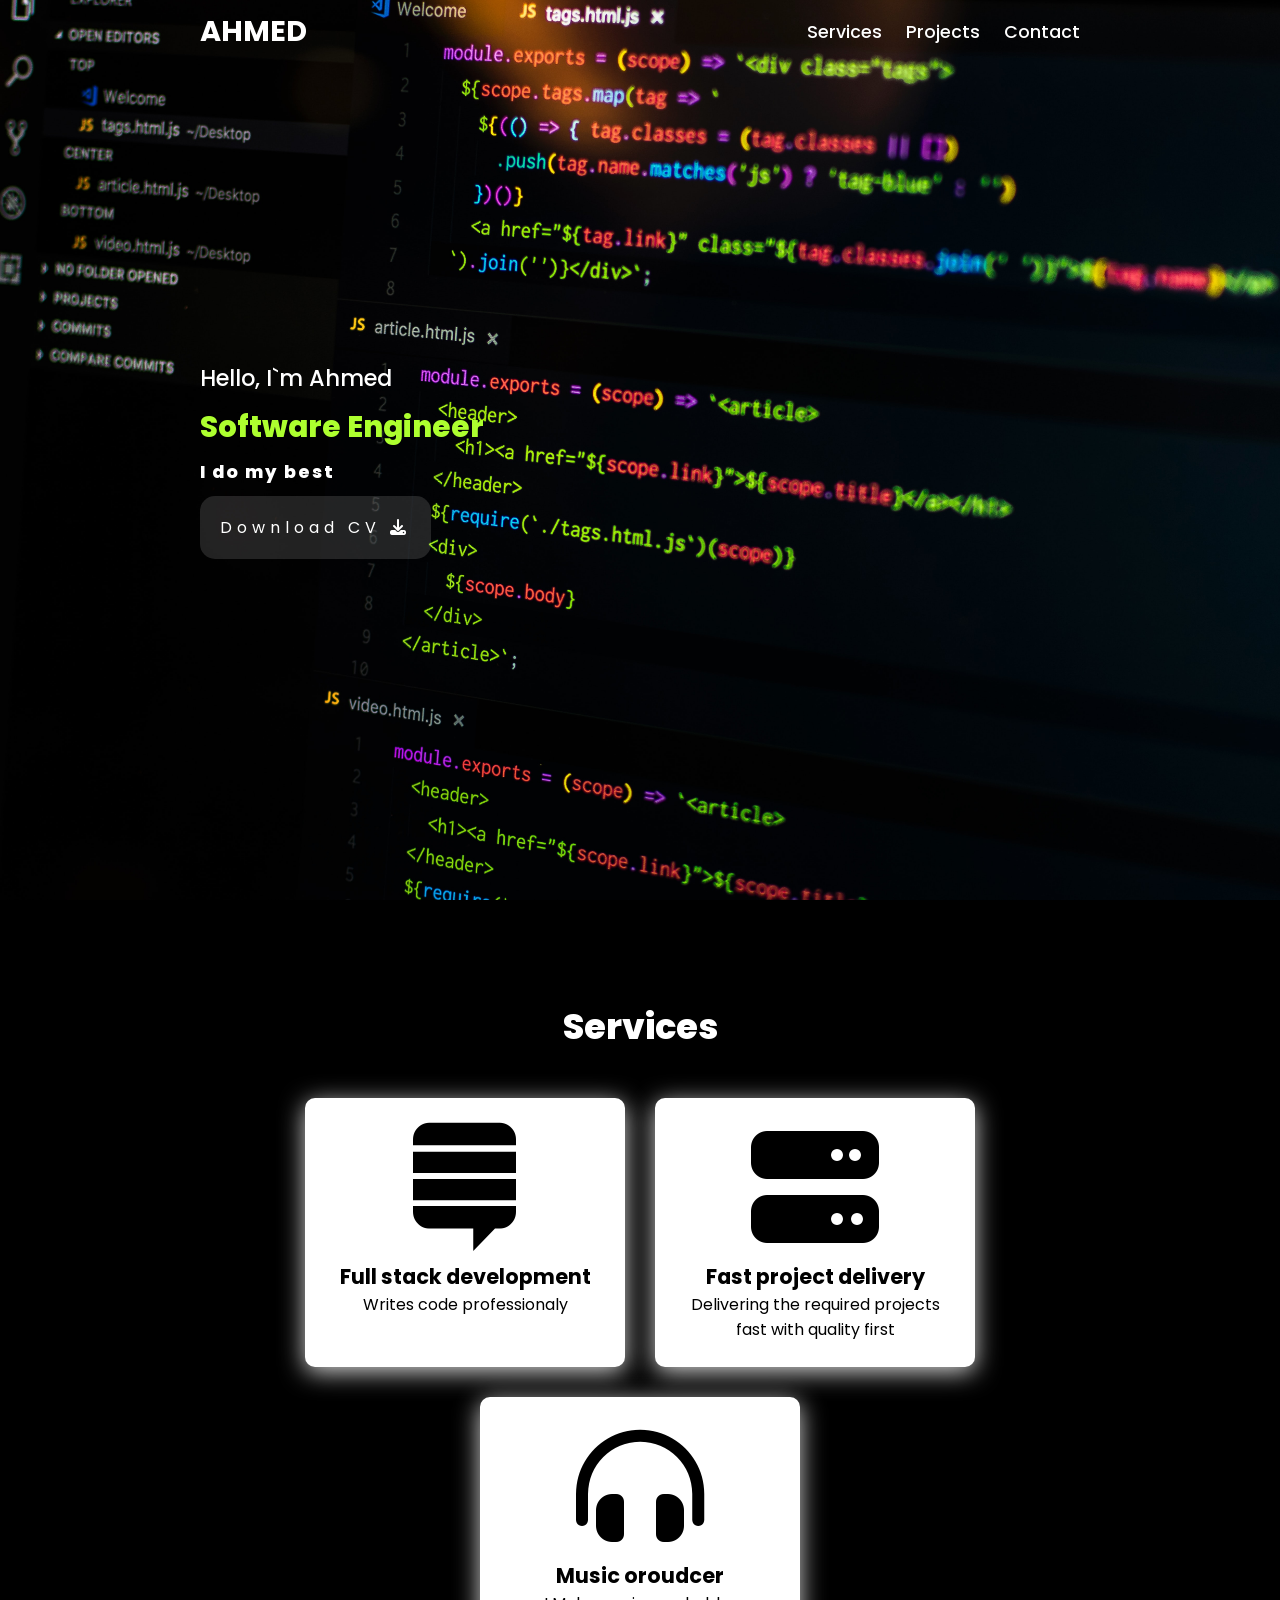
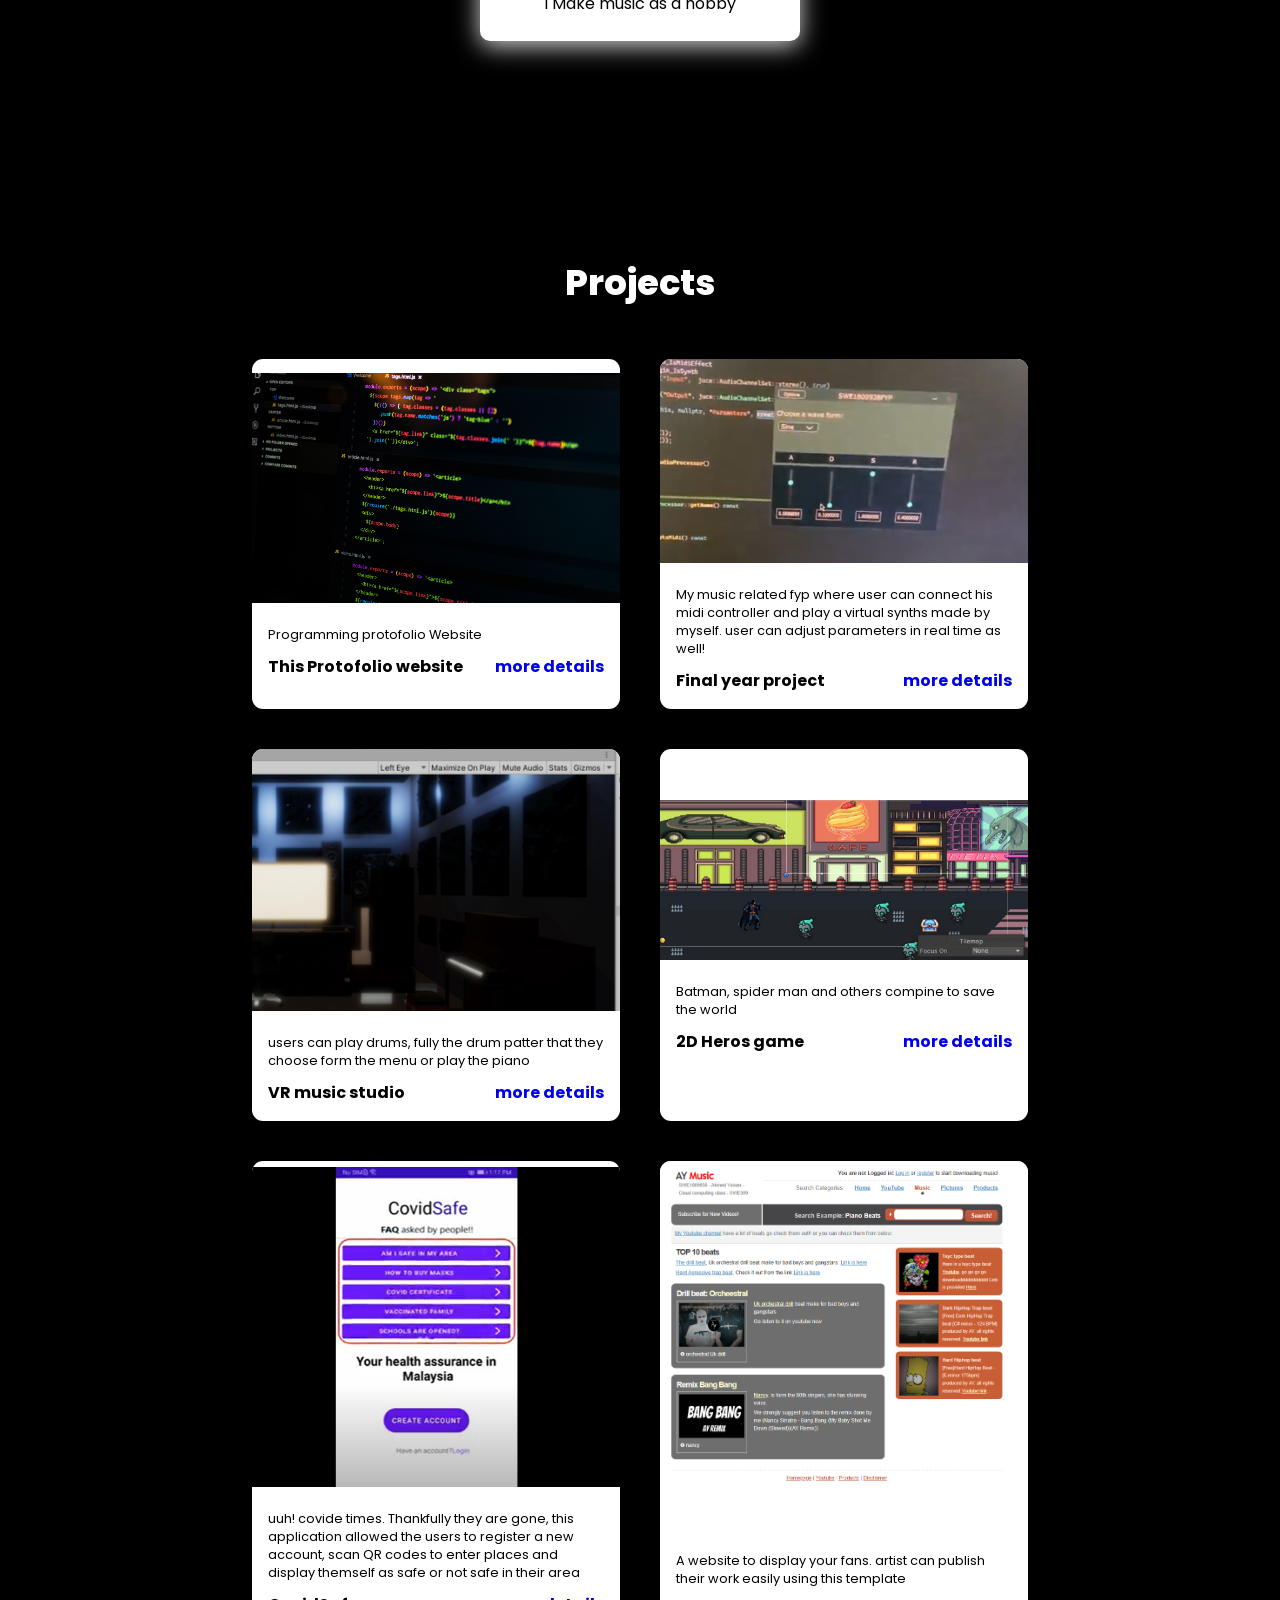
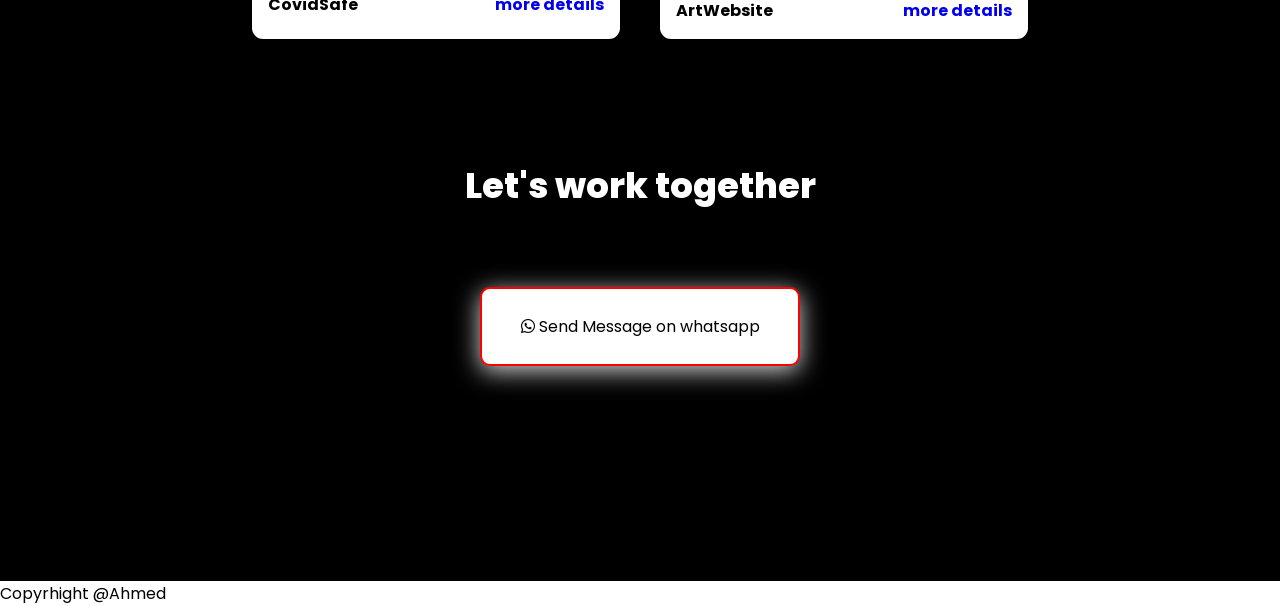
==== index.html @ 851c7a7e "Update index.html" ====
<!DOCTYPE html>
<html lang="en">
<head>
    <meta charset="UTF-8">
    <meta http-equiv="X-UA-Compatible" content="IE=edge">
    <meta name="viewport" content="width=device-width, initial-scale=1.0">
    <link rel="stylesheet" href="style.css">
    <link rel="stylesheet" href="https://cdnjs.cloudflare.com/ajax/libs/font-awesome/6.3.0/css/all.min.css">
    <title>Personal Website</title>
</head>

    
    <header>
        <a href=# class="logo">Ahmed</a>
        <nav class="navigation">
            <a href=#services>Services</a>
            <a href=#projects>Projects</a>
            <a href=#contact>Contact</a>

        </nav>
    </header>

    <section class="main">
        <div>
            <h2>Hello, I`m Ahmed<br><span>Software Engineer</span></h2>
            <h3>I do my best </h3>
            <a href="Ahmed yasser - Resume.pdf" class="main-btn" download="Ahmed yasser - Resume.pdf">Download CV
                <i class="fa-solid fa-download btn-anim"></i>             </a>
            

        </div>
    </section>

    <section class="cards" id="services">
        <h2 class="title">Services</h2>
        <div class="content">
            <div class="card">
                <div class="cardIcon">
                    <i class="fa-brands fa-stack-exchange"></i>                </div>
                    <div class="info">
                        <h3>Full stack development</h3>
                        <p>Writes code professionaly</p>
                    </div>
            </div>

            <div class="card">
                <div class="cardIcon">
                    <i class="fa-solid fa-server"></i>
                </div>
                    <div class="info">
                        <h3>Fast project delivery</h3>
                        <p>Delivering the required projects fast with quality first</p>
                    </div>
            </div>

            <div class="card">
                <div class="cardIcon">
                    <i class="fa-solid fa-headphones-simple"></i>
                </div>
                    <div class="info">
                        <h3>Music oroudcer</h3>
                        <p>I Make music as a hobby</p>
                    </div>
            </div>
        </div>
    </section>

    <section class="projects" id="projects">
        <h2 class="title">Projects</h2>
        <div class="content">

            <div class="project-card">
                <div class="project-image">
                    <img src="BackGround.jpg">
                </div>
                <div class="project-info">
                    <p class="project-category">Programming protofolio Website</p>
                    <strong class="project-title">
                        <span>This Protofolio website</span>
                        <a href="http:#" class="more-details">more details</a>
                    </strong>
                </div>

            </div>

            <div class="project-card">
                <div class="project-image">
                    <img src="IMG/FYP.png">
                </div>
                <div class="project-info">
                    <p class="project-category">My music related fyp where user can connect his midi controller and play a virtual synths made by myself. user can adjust parameters in real time as well! </p>
                    <strong class="project-title">
                        <span>Final year project</span>
                        <a href="https://drive.google.com/drive/folders/1rqsi2SeRUeeP_at5_xHbDwram7DHeT_W?usp=share_link"target="_blank" class="more-details">more details</a>
                    </strong>
                </div>

            </div>

            <div class="project-card">
                <div class="project-image">
                    <img src="IMG/VRGame.png">
                </div>
                <div class="project-info">
                    <p class="project-category">users can play drums, fully the drum patter that they choose form the menu or play the  piano</p>
                    <strong class="project-title">
                        <span>VR music studio</span>
                        <a href="https://drive.google.com/drive/folders/1OXa0RE4GDDlDi6X_IeMIbDLmzFCjL7Xu?usp=share_link"target="_blank" class="more-details">more details</a>
                    </strong>
                </div>

            </div>

            <div class="project-card">
                <div class="project-image">
                    <img src="IMG/2Dgame.png">
                </div>
                <div class="project-info">
                    <p class="project-category">Batman, spider man and others compine to save the world</p>
                    <strong class="project-title">
                        <span>2D Heros game</span>
                        <a href="https://drive.google.com/drive/folders/1-OEfAgu-z-g6xdc0CQ3ok6fuRDBREFfo?usp=share_link"target="_blank" class="more-details">more details</a>
                    </strong>
                </div>

            </div>

            <div class="project-card">
                <div class="project-image">
                    <img src="IMG/CovidSafe.png">
                </div>
                <div class="project-info">
                    <p class="project-category">uuh! covide times. Thankfully they are gone, this application allowed the users to register a new account, scan QR codes to enter places and display themself as safe or not safe in their area</p>
                    <strong class="project-title">
                        <span>CovidSafe</span>
                        <a href="https://drive.google.com/drive/folders/1cDbntL4FCEvNydCVRgD4kpV71ejUoQtm?usp=share_link"target="_blank" class="more-details">more details</a>
                    </strong>
                </div>

            </div>

            <div class="project-card">
                <div class="project-image">
                    <img src="IMG/music main page.png">
                </div>
                <div class="project-info">
                    <p class="project-category">A website to display your fans. artist can publish their work easily using this template</p>
                    <strong class="project-title">
                        <span>ArtWebsite</span>
                        <a href="https://drive.google.com/drive/folders/12lVClJ57OUuYN0IOvg431E7PuKG32VVm?usp=share_link" target="_blank" class="more-details">more details</a>
                    </strong>
                </div>

            </div>

        </div>

        
        <section class="cards contact" id="contact">
            <h2 class="title">Let's work together</h2>

            <div class="content">
                
                <div class="content">
                    <div class="card"  style="border:2px solid red ;">         
                            <div class="info whatsapp ">
                                <i class="fa-brands fa-whatsapp">
                                    <a href="https://api.whatsapp.com/send?phone=601123383045">Send Message on whatsapp</a></i>
                            </div>
                        </div>
                    </div>

        </section>

    </section>

    <footer class="footer">
        <p>Copyrhight @Ahmed</p>

    </footer>
</body>
</html>
---- style.css ----
@import url('https://fonts.googleapis.com/css2?family=Poppins:ital,wght@0,100;0,200;0,300;0,400;0,500;0,600;0,700;0,800;0,900;1,100;1,200;1,300;1,400;1,500;1,600;1,700;1,800;1,900&display=swap');


*{
    font-family: 'Poppins', sans-serif;
    margin: 0;
    padding: 0;
    box-sizing: border-box;
    scroll-behavior: smooth;
}

header {

    width: 100%;
    position: fixed; 
    z-index: 1000;
    display: flex;
    justify-content: space-between;
    align-items: center;
    padding: 10px 200px;

}

.logo{
    text-decoration: none;
    color: white;
    text-transform: uppercase;
    font-weight: 700;
    font-size: 1.8em;
}

.navigation a{
    color: white;
    text-decoration: none;
    font-weight: 500;
    font-size: 1.1em;
    padding-left:20px  ;
}

.navigation a:hover{
    color: rgba(255, 255, 255,0.8);
}

header a {
 color: white;
}

section{
    padding: 100px 200px;
}

.main{
    width: 100%;
    min-height: 100vh;
    display: flex;
    align-items: center;
    color: white;
    background: url(BackGround.jpg) no-repeat;
    background-size: cover;
    background-position: left;
    background-attachment: fixed;
}   

.main h2{
    color: white;
    font-size: 1.4em;
    font-weight: 500;
}
.main h2 span{
    display: inline-block;
    margin-top: 10px;
    color: greenyellow;
    font-size: 1.3em;
    font-weight: 800;
}

.main h3 {
    color: white;
    margin-top: 10px;
    margin-bottom: 30px;
    letter-spacing: 2px;
    font-size: 1.1em;
    font-weight: 800;
}
.main-btn{

    background-color: rgba(255, 255, 255,0.13);
    color: white;
    text-decoration: none;
    letter-spacing: 5px;
    padding: 20px;
    border-radius: 15px;
    transition: 0.7 ease;
    
}
.main-btn:hover {
    background-color: rgba(255, 255, 255, 0.055);
}


.cards{
    background-color: black;
}

.title{
    display: flex;
    justify-content: center;
    color: white;
    font-size: 2.2em;
    font-weight: 800;
    margin-bottom: 30px;
}


.content{
    display: flex;
    color: black;
    justify-content: center;
    flex-direction: row;
    flex-wrap: wrap;
}

.card{
    margin: 15px;
    padding: 25px;
    width: 20em;
    background-color: white;
    box-shadow: 0 5px 25px rgb(214, 214, 214);
    border-radius: 10px;
    transition: 0.7s ease;


}



.card:hover{
    transform: scale(1.1);

}

.cardIcon{
    display: flex;
    justify-content: center;
    font-size: 8em;
}
.info{
    text-align: center;
}

.info h3{
    font-size: 1.3em;
    margin-top: 10px;
}

.projects{
    background-color: black;
}

.projects .content{
    margin-top: 30px;
}

.project-card{
    background-color: white;
    display: flex;
    flex-direction: column;
    justify-content: center;
    border: 1px;
    min-height: 14em;
    width: 23em;
    overflow: hidden;
    border-radius: 11px;
    margin: 20px;
    transition: 0.7s ease ;

}

.project-card:hover{
    transform: scale(1.1) ;
}

.project-card:hover .project-image{
    opacity: 0.9;
}

.project-image img {
    width: 100%;
}


.project-info{
    padding: 1em;
}

.project-category{
    font-size: 0.8em;

}

.project-title{
    display: flex;
    justify-content: space-between;
    font-weight: 800px;
    margin-top: 10px;
}

.more-details{
    text-decoration: none;
}

.more-details:hover{
    color: black;
}

.contact-form{
    display: flex;
    flex-direction: column;
    align-items: center;
    align-content: center;
    border: 2px solid red;
    background-color: white;
      
}

.contact-form a{
text-decoration: none;
color: black ;

}


.contact-form a:hover{
    color: green;
    
    }

    .whatsapp a{
        text-decoration: none;
        color: black;

    }
    .whatsapp i:hover{
       color: green;

    }
    .whatsapp a:hover{
        color: green;

    }
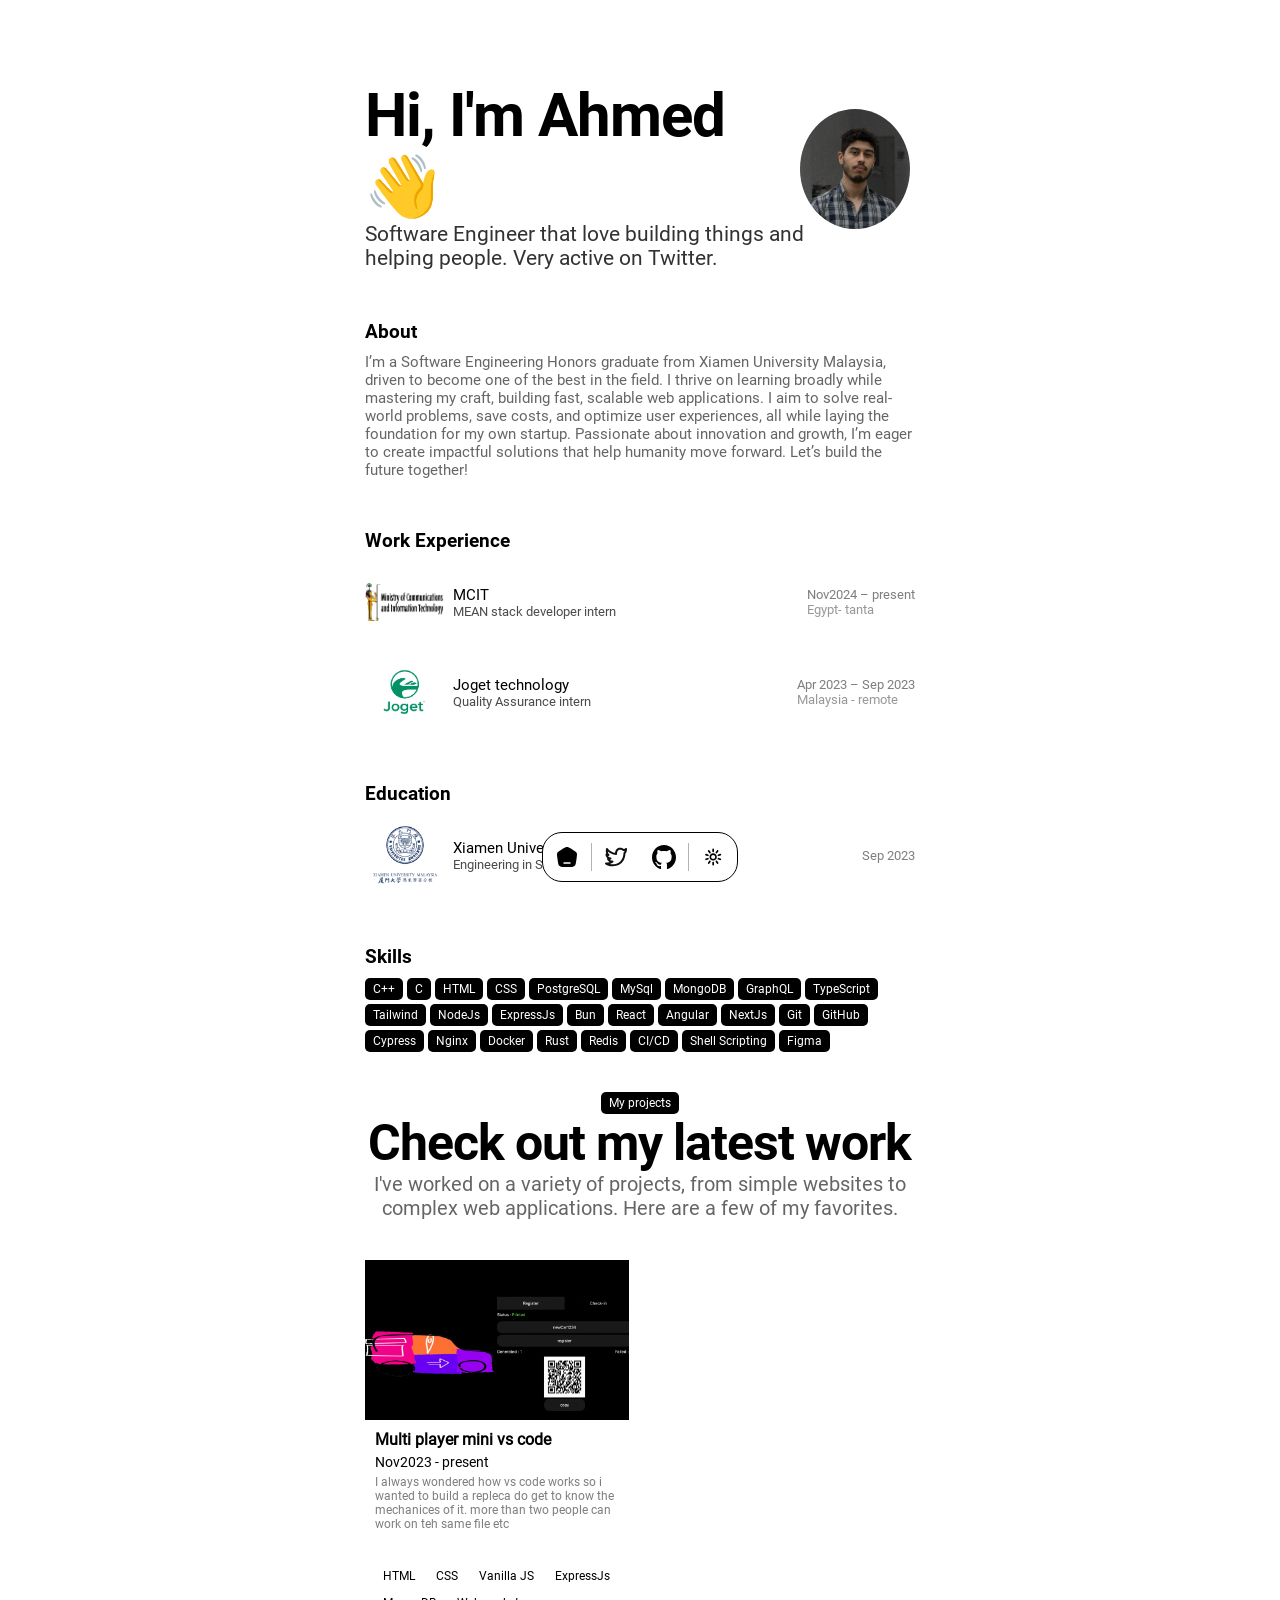
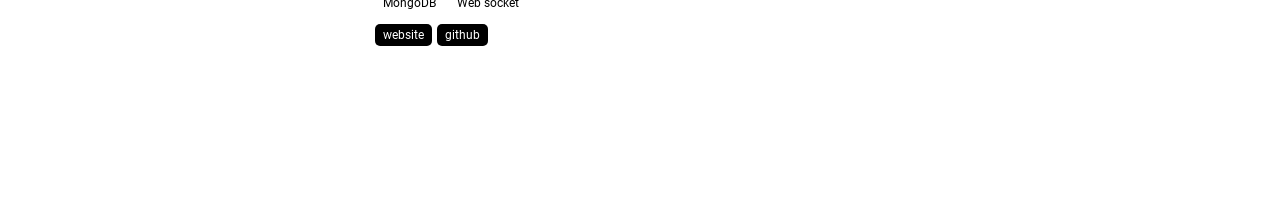
==== commit b6331b34: "to github" ====
--- a/index.html
+++ b/index.html
@@ -1,183 +1,279 @@
-<!DOCTYPE html>
-<html lang="en">
-<head>
-    <meta charset="UTF-8">
-    <meta http-equiv="X-UA-Compatible" content="IE=edge">
-    <meta name="viewport" content="width=device-width, initial-scale=1.0">
-    <link rel="stylesheet" href="style.css">
-    <link rel="stylesheet" href="https://cdnjs.cloudflare.com/ajax/libs/font-awesome/6.3.0/css/all.min.css">
-    <title>Personal Website</title>
-</head>
-
-    
-    <header>
-        <a href=# class="logo">Ahmed</a>
-        <nav class="navigation">
-            <a href=#services>Services</a>
-            <a href=#projects>Projects</a>
-            <a href=#contact>Contact</a>
-
-        </nav>
-    </header>
-
-    <section class="main">
-        <div>
-            <h2>Hello, I`m Ahmed<br><span>Software Engineer</span></h2>
-            <h3>I do my best </h3>
-            <a href="Ahmed yasser - Resume.pdf" class="main-btn" download="Ahmed yasser - Resume.pdf">Download CV
-                <i class="fa-solid fa-download btn-anim"></i>             </a>
-            
-
-        </div>
-    </section>
-
-    <section class="cards" id="services">
-        <h2 class="title">Services</h2>
-        <div class="content">
-            <div class="card">
-                <div class="cardIcon">
-                    <i class="fa-brands fa-stack-exchange"></i>                </div>
-                    <div class="info">
-                        <h3>Full stack development</h3>
-                        <p>Writes code professionaly</p>
-                    </div>
-            </div>
-
-            <div class="card">
-                <div class="cardIcon">
-                    <i class="fa-solid fa-server"></i>
-                </div>
-                    <div class="info">
-                        <h3>Fast project delivery</h3>
-                        <p>Delivering the required projects fast with quality first</p>
-                    </div>
-            </div>
-
-            <div class="card">
-                <div class="cardIcon">
-                    <i class="fa-solid fa-headphones-simple"></i>
-                </div>
-                    <div class="info">
-                        <h3>Music oroudcer</h3>
-                        <p>I Make music as a hobby</p>
-                    </div>
-            </div>
-        </div>
-    </section>
-
-    <section class="projects" id="projects">
-        <h2 class="title">Projects</h2>
-        <div class="content">
-
-            <div class="project-card">
-                <div class="project-image">
-                    <img src="BackGround.jpg">
-                </div>
-                <div class="project-info">
-                    <p class="project-category">Programming protofolio Website</p>
-                    <strong class="project-title">
-                        <span>This Protofolio website</span>
-                        <a href="http:#" class="more-details">more details</a>
-                    </strong>
-                </div>
-
-            </div>
-
-            <div class="project-card">
-                <div class="project-image">
-                    <img src="IMG/FYP.png">
-                </div>
-                <div class="project-info">
-                    <p class="project-category">My music related fyp where user can connect his midi controller and play a virtual synths made by myself. user can adjust parameters in real time as well! </p>
-                    <strong class="project-title">
-                        <span>Final year project</span>
-                        <a href="https://drive.google.com/drive/folders/1rqsi2SeRUeeP_at5_xHbDwram7DHeT_W?usp=share_link"target="_blank" class="more-details">more details</a>
-                    </strong>
-                </div>
-
-            </div>
-
-            <div class="project-card">
-                <div class="project-image">
-                    <img src="IMG/VRGame.png">
-                </div>
-                <div class="project-info">
-                    <p class="project-category">users can play drums, fully the drum patter that they choose form the menu or play the  piano</p>
-                    <strong class="project-title">
-                        <span>VR music studio</span>
-                        <a href="https://drive.google.com/drive/folders/1OXa0RE4GDDlDi6X_IeMIbDLmzFCjL7Xu?usp=share_link"target="_blank" class="more-details">more details</a>
-                    </strong>
-                </div>
-
-            </div>
-
-            <div class="project-card">
-                <div class="project-image">
-                    <img src="IMG/2Dgame.png">
-                </div>
-                <div class="project-info">
-                    <p class="project-category">Batman, spider man and others compine to save the world</p>
-                    <strong class="project-title">
-                        <span>2D Heros game</span>
-                        <a href="https://drive.google.com/drive/folders/1-OEfAgu-z-g6xdc0CQ3ok6fuRDBREFfo?usp=share_link"target="_blank" class="more-details">more details</a>
-                    </strong>
-                </div>
-
-            </div>
-
-            <div class="project-card">
-                <div class="project-image">
-                    <img src="IMG/CovidSafe.png">
-                </div>
-                <div class="project-info">
-                    <p class="project-category">uuh! covide times. Thankfully they are gone, this application allowed the users to register a new account, scan QR codes to enter places and display themself as safe or not safe in their area</p>
-                    <strong class="project-title">
-                        <span>CovidSafe</span>
-                        <a href="https://drive.google.com/drive/folders/1cDbntL4FCEvNydCVRgD4kpV71ejUoQtm?usp=share_link"target="_blank" class="more-details">more details</a>
-                    </strong>
-                </div>
-
-            </div>
-
-            <div class="project-card">
-                <div class="project-image">
-                    <img src="IMG/music main page.png">
-                </div>
-                <div class="project-info">
-                    <p class="project-category">A website to display your fans. artist can publish their work easily using this template</p>
-                    <strong class="project-title">
-                        <span>ArtWebsite</span>
-                        <a href="https://drive.google.com/drive/folders/12lVClJ57OUuYN0IOvg431E7PuKG32VVm?usp=share_link" target="_blank" class="more-details">more details</a>
-                    </strong>
-                </div>
-
-            </div>
-
-        </div>
-
-        
-        <section class="cards contact" id="contact">
-            <h2 class="title">Let's work together</h2>
-
-            <div class="content">
-                
-                <div class="content">
-                    <div class="card"  style="border:2px solid red ;">         
-                            <div class="info whatsapp ">
-                                <i class="fa-brands fa-whatsapp">
-                                    <a href="https://api.whatsapp.com/send?phone=601123383045">Send Message on whatsapp</a></i>
-                            </div>
-                        </div>
-                    </div>
-
-        </section>
-
-    </section>
-
-    <footer class="footer">
-        <p>Copyrhight @Ahmed</p>
-
-    </footer>
-</body>
-</html>
-
+<!DOCTYPE html>
+<html lang="en">
+  <head>
+    <meta charset="UTF-8" />
+    <meta
+      name="viewport"
+      content="width=device-width, initial-scale=1.0"
+    />
+    <link
+      rel="stylesheet"
+      type="text/css"
+      href="./style.css"
+    />
+    <script
+      type="module"
+      src="./main.js"
+    ></script>
+    <title>Ahmed Yasser</title>
+  </head>
+  <body>
+    <section
+      style="margin-top: 80px"
+      class="flexRow alignCenter"
+    >
+      <div style="width: 80%">
+        <h1>Hi, I'm Ahmed 👋</h1>
+        <p class="sup">
+          Software Engineer that love building things and helping people. Very
+          active on Twitter.
+        </p>
+      </div>
+
+      <div
+        id="myself"
+        style="
+          width: 20%;
+          height: 120px;
+          transform: translateX(-5px) translateY(-6px);
+        "
+      >
+        <img
+          style="border-radius: 50%"
+          src="./imgs/me.jpg"
+          alt="img of myself"
+        />
+      </div>
+    </section>
+
+    <section>
+      <h2>About</h2>
+      <p class="about">
+        I’m a Software Engineering Honors graduate from Xiamen University
+        Malaysia, driven to become one of the best in the field. I thrive on
+        learning broadly while mastering my craft, building fast, scalable web
+        applications. I aim to solve real-world problems, save costs, and
+        optimize user experiences, all while laying the foundation for my own
+        startup. Passionate about innovation and growth, I’m eager to create
+        impactful solutions that help humanity move forward. Let’s build the
+        future together!
+      </p>
+    </section>
+    <section>
+      <h2>Work Experience</h2>
+      <a
+        class="flexCol hoverWork hover"
+        href=" https://mcit.gov.eg"
+        target="_blank"
+        style="margin-bottom: 10px"
+      >
+        <div class="workExp">
+          <div class="flexRow">
+            <div class="workImg">
+              <img
+                src="./imgs/mcit.jpg"
+                alt=""
+                style="background-color: white"
+              />
+            </div>
+            <div class="middleV">
+              <h3 id="showToggleLeft">MCIT</h3>
+              <h4>MEAN stack developer intern</h4>
+            </div>
+          </div>
+          <div class="middleV">
+            <h4 class="opacity5">Nov2024 – present</h4>
+            <h4 class="opacity4">Egypt- tanta</h4>
+          </div>
+        </div>
+      </a>
+      <a
+        class="flexCol hoverWork hover"
+        href="https://joget.com/"
+        target="_blank"
+      >
+        <div class="workExp">
+          <div class="flexRow">
+            <div class="workImg">
+              <img
+                src="./imgs/joget.jpg"
+                alt=""
+              />
+            </div>
+            <div class="middleV">
+              <h3 id="showToggleLeft">Joget technology</h3>
+              <h4>Quality Assurance intern</h4>
+            </div>
+          </div>
+          <div class="middleV">
+            <h4 class="opacity5">Apr 2023 – Sep 2023</h4>
+            <h4 class="opacity4">Malaysia - remote</h4>
+          </div>
+        </div>
+      </a>
+    </section>
+    <section>
+      <h2>Education</h2>
+      <a
+        class="flexCol hoverWork hover"
+        href="https://www.xmu.edu.my"
+        target="_blank"
+      >
+        <div class="workExp">
+          <div class="flexRow">
+            <div class="workImg">
+              <img
+                src="./imgs/xmum.png.avif"
+                alt=""
+                style="background-color: white"
+              />
+            </div>
+            <div class="middleV">
+              <h3 id="showToggleLeft">Xiamen University Malaysia</h3>
+              <h4>Engineering in Software Engineering (Honors)</h4>
+            </div>
+          </div>
+          <h4 class="opacity5">Sep 2023</h4>
+        </div>
+      </a>
+    </section>
+    <section>
+      <h2>Skills</h2>
+      <div
+        class="flexRow"
+        style="gap: 4px; flex-wrap: wrap"
+        id="skills"
+      >
+        <div class="languageBlack hover">C++</div>
+        <div class="languageBlack hover">C</div>
+        <div class="languageBlack hover">HTML</div>
+        <div class="languageBlack hover">CSS</div>
+        <div class="languageBlack hover">PostgreSQL</div>
+        <div class="languageBlack hover">MySql</div>
+        <div class="languageBlack hover">MongoDB</div>
+        <div class="languageBlack hover">GraphQL</div>
+        <div class="languageBlack hover">TypeScript</div>
+        <div class="languageBlack hover">Tailwind</div>
+        <div class="languageBlack hover">NodeJs</div>
+        <div class="languageBlack hover">ExpressJs</div>
+        <div class="languageBlack hover">Bun</div>
+        <div class="languageBlack hover">React</div>
+        <div class="languageBlack hover">Angular</div>
+        <div class="languageBlack hover">NextJs</div>
+        <div class="languageBlack hover">Git</div>
+        <div class="languageBlack hover">GitHub</div>
+        <div class="languageBlack hover">Cypress</div>
+        <div class="languageBlack hover">Nginx</div>
+        <div class="languageBlack hover">Docker</div>
+        <div class="languageBlack hover">Rust</div>
+        <div class="languageBlack hover">Redis</div>
+        <div class="languageBlack hover">CI/CD</div>
+        <div class="languageBlack hover">Shell Scripting</div>
+        <div class="languageBlack hover">Figma</div>
+      </div>
+    </section>
+    <section>
+      <div
+        class="flexCol alignCenter"
+        style="width: 100%"
+      >
+        <div class="languageBlack">My projects</div>
+        <h1 style="text-align: center; font-size: 50px">
+          Check out my latest work
+        </h1>
+        <h3
+          style="text-align: center; font-size: 20px"
+          class="about"
+        >
+          I've worked on a variety of projects, from simple websites to complex
+          web applications. Here are a few of my favorites.
+        </h3>
+        <section
+          id="projects"
+          class="flexRow"
+          style="
+            flex-wrap: wrap;
+            width: 100%;
+            margin-top: 40px;
+            gap: 2%;
+            justify-content: space-between;
+          "
+        >
+          <div class="card flexCol">
+            <div style="width: 100%; height: 160px">
+              <img
+                src="./imgs/parking.gif"
+                alt="parkingSystem"
+              />
+            </div>
+            <div class="cardText">
+              <div>
+                <p class="projectName">Multi player mini vs code</p>
+                <p class="projectDate">Nov2023 - present</p>
+                <p class="projectDetails">
+                  I always wondered how vs code works so i wanted to build a
+                  repleca do get to know the mechanices of it. more than two
+                  people can work on teh same file etc
+                </p>
+              </div>
+              <div>
+                <div
+                  class="flexRow"
+                  style="gap: 5px; margin: 10px 0; flex-wrap: wrap"
+                >
+                  <div class="languageGrey">HTML</div>
+                  <div class="languageGrey">CSS</div>
+                  <div class="languageGrey">Vanilla JS</div>
+                  <div class="languageGrey">ExpressJs</div>
+                  <div class="languageGrey">MongoDB</div>
+                  <div class="languageGrey">Web socket</div>
+                </div>
+                <div class="flexRow">
+                  <div
+                    class="languageBlack"
+                    style="margin-right: 5px"
+                  >
+                    website
+                  </div>
+                  <div class="languageBlack">github</div>
+                </div>
+              </div>
+            </div>
+          </div>
+        </section>
+      </div>
+    </section>
+    <nav id="nav">
+      <button class="hover">
+        <img
+          src="./svg/homeLight.svg"
+          alt=""
+        />
+      </button>
+      <div class="ruler"></div>
+      <button class="hover">
+        <img
+          src="./svg/twitterLight.svg"
+          alt=""
+        />
+      </button>
+      <button class="hover">
+        <img
+          src="./svg/gitHubLight.svg"
+          alt=""
+        />
+      </button>
+      <div class="ruler"></div>
+      <button
+        class="hover"
+        id="changeTheme"
+      >
+        <img
+          src="./svg/lightLight.svg"
+          alt=""
+        />
+      </button>
+    </nav>
+    <div id="fade"></div>
+  </body>
+</html>
--- a/style.css
+++ b/style.css
@@ -1,250 +1,296 @@
-@import url('https://fonts.googleapis.com/css2?family=Poppins:ital,wght@0,100;0,200;0,300;0,400;0,500;0,600;0,700;0,800;0,900;1,100;1,200;1,300;1,400;1,500;1,600;1,700;1,800;1,900&display=swap');
-
-
-*{
-    font-family: 'Poppins', sans-serif;
-    margin: 0;
-    padding: 0;
-    box-sizing: border-box;
-    scroll-behavior: smooth;
-}
-
-header {
-
-    width: 100%;
-    position: fixed; 
-    z-index: 1000;
-    display: flex;
-    justify-content: space-between;
-    align-items: center;
-    padding: 10px 200px;
-
-}
-
-.logo{
-    text-decoration: none;
-    color: white;
-    text-transform: uppercase;
-    font-weight: 700;
-    font-size: 1.8em;
-}
-
-.navigation a{
-    color: white;
-    text-decoration: none;
-    font-weight: 500;
-    font-size: 1.1em;
-    padding-left:20px  ;
-}
-
-.navigation a:hover{
-    color: rgba(255, 255, 255,0.8);
-}
-
-header a {
- color: white;
-}
-
-section{
-    padding: 100px 200px;
-}
-
-.main{
-    width: 100%;
-    min-height: 100vh;
-    display: flex;
-    align-items: center;
-    color: white;
-    background: url(BackGround.jpg) no-repeat;
-    background-size: cover;
-    background-position: left;
-    background-attachment: fixed;
-}   
-
-.main h2{
-    color: white;
-    font-size: 1.4em;
-    font-weight: 500;
-}
-.main h2 span{
-    display: inline-block;
-    margin-top: 10px;
-    color: greenyellow;
-    font-size: 1.3em;
-    font-weight: 800;
-}
-
-.main h3 {
-    color: white;
-    margin-top: 10px;
-    margin-bottom: 30px;
-    letter-spacing: 2px;
-    font-size: 1.1em;
-    font-weight: 800;
-}
-.main-btn{
-
-    background-color: rgba(255, 255, 255,0.13);
-    color: white;
-    text-decoration: none;
-    letter-spacing: 5px;
-    padding: 20px;
-    border-radius: 15px;
-    transition: 0.7 ease;
-    
-}
-.main-btn:hover {
-    background-color: rgba(255, 255, 255, 0.055);
-}
-
-
-.cards{
-    background-color: black;
-}
-
-.title{
-    display: flex;
-    justify-content: center;
-    color: white;
-    font-size: 2.2em;
-    font-weight: 800;
-    margin-bottom: 30px;
-}
-
-
-.content{
-    display: flex;
-    color: black;
-    justify-content: center;
-    flex-direction: row;
-    flex-wrap: wrap;
-}
-
-.card{
-    margin: 15px;
-    padding: 25px;
-    width: 20em;
-    background-color: white;
-    box-shadow: 0 5px 25px rgb(214, 214, 214);
-    border-radius: 10px;
-    transition: 0.7s ease;
-
-
-}
-
-
-
-.card:hover{
-    transform: scale(1.1);
-
-}
-
-.cardIcon{
-    display: flex;
-    justify-content: center;
-    font-size: 8em;
-}
-.info{
-    text-align: center;
-}
-
-.info h3{
-    font-size: 1.3em;
-    margin-top: 10px;
-}
-
-.projects{
-    background-color: black;
-}
-
-.projects .content{
-    margin-top: 30px;
-}
-
-.project-card{
-    background-color: white;
-    display: flex;
-    flex-direction: column;
-    justify-content: center;
-    border: 1px;
-    min-height: 14em;
-    width: 23em;
-    overflow: hidden;
-    border-radius: 11px;
-    margin: 20px;
-    transition: 0.7s ease ;
-
-}
-
-.project-card:hover{
-    transform: scale(1.1) ;
-}
-
-.project-card:hover .project-image{
-    opacity: 0.9;
-}
-
-.project-image img {
-    width: 100%;
-}
-
-
-.project-info{
-    padding: 1em;
-}
-
-.project-category{
-    font-size: 0.8em;
-
-}
-
-.project-title{
-    display: flex;
-    justify-content: space-between;
-    font-weight: 800px;
-    margin-top: 10px;
-}
-
-.more-details{
-    text-decoration: none;
-}
-
-.more-details:hover{
-    color: black;
-}
-
-.contact-form{
-    display: flex;
-    flex-direction: column;
-    align-items: center;
-    align-content: center;
-    border: 2px solid red;
-    background-color: white;
-      
-}
-
-.contact-form a{
-text-decoration: none;
-color: black ;
-
-}
-
-
-.contact-form a:hover{
-    color: green;
-    
-    }
-
-    .whatsapp a{
-        text-decoration: none;
-        color: black;
-
-    }
-    .whatsapp i:hover{
-       color: green;
-
-    }
-    .whatsapp a:hover{
-        color: green;
-
-    }+@font-face {
+  font-family: Roboto;
+  src: url(./fonts/Roboto-Regular.ttf);
+}
+@font-face {
+  font-family: RobotoBold;
+  src: url(./fonts/Roboto-Bold.ttf);
+}
+a {
+  text-decoration: none;
+  color: inherit;
+}
+* {
+  padding: 0;
+  margin: 0;
+  box-sizing: border-box;
+  font-family: Roboto, sans-serif;
+}
+
+body {
+  user-select: none; /* Prevent text selection */
+  cursor: default;
+  height: fit-content;
+  width: 100vw;
+  display: flex;
+  flex-direction: column;
+  align-items: center;
+  margin-bottom: 100px;
+}
+
+.about {
+  opacity: 0.6;
+  font-size: 15px;
+  line-height: 1.4 rem;
+}
+
+.hidden {
+  opacity: 0;
+
+  transition: opacity 0.5s ease, visibility 0.5s ease; /* Transition for opacity and visibility */
+}
+
+.visible :hover {
+  opacity: 1;
+  visibility: visible;
+}
+.ruler {
+  content: "";
+  width: 1px;
+  height: 60%;
+  opacity: 0.3;
+  background-color: #000000;
+}
+
+h1,
+h2 {
+  font-family: RobotoBold;
+}
+h3,
+h4 {
+  font-family: Roboto;
+}
+h1 {
+  font-size: 60px;
+  letter-spacing: -1px;
+}
+h2 {
+  font-size: 19px;
+  font-weight: 100;
+}
+h3 {
+  font-size: 15px;
+  font-weight: 100;
+}
+h4 {
+  font-size: 13px;
+  font-weight: 100;
+  opacity: 0.7;
+}
+
+.marginH * {
+  margin: 5px 0;
+}
+.cardText {
+  display: flex;
+  flex-direction: column;
+  justify-content: space-between;
+  padding: 10px;
+}
+.projectName {
+  font-weight: bold;
+}
+
+.languageBlack,
+.languageGrey {
+  padding: 4px 8px;
+  border-radius: 5px;
+  width: fit-content;
+  font-size: 12px;
+}
+.languageBlack:hover {
+  opacity: 0.8;
+  cursor: pointer;
+}
+.languageGrey:hover {
+  background-color: rgba(205, 205, 205, 0.5);
+  cursor: pointer;
+}
+.languageBlack {
+  background-color: black;
+  color: white;
+}
+.languageGrey {
+  color: black;
+}
+.projectDate {
+  font-size: 14px;
+  margin: 5px 0;
+}
+.projectDetails {
+  opacity: 0.5;
+  font-size: 12px;
+  height: 80px;
+  overflow: hidden;
+  line-clamp: 5;
+  -webkit-line-clamp: 5;
+  text-overflow: ellipsis;
+}
+.card {
+  width: 48%;
+  min-height: 400px;
+}
+.fadeLight {
+  background: linear-gradient(
+    to bottom,
+    rgba(255, 255, 255, 0) 0%,
+    rgba(255, 255, 255, 1) 100%
+  );
+}
+.fadeDark {
+  background: linear-gradient(
+    to bottom,
+    rgba(255, 255, 255, 0) 0%,
+    rgb(0, 0, 0) 100%
+  );
+}
+.dark {
+  background-color: #000000 !important;
+  color: white !important;
+}
+
+.skillsDark {
+  background-color: rgb(248, 248, 248, 0.2) !important;
+  color: white !important;
+}
+#nav {
+  z-index: 50;
+  position: fixed;
+  display: flex;
+  margin-left: auto;
+  margin-right: auto;
+  flex-direction: row;
+  left: 0;
+  right: 0;
+  bottom: 2vh;
+  max-width: fit-content;
+  align-items: center;
+  height: 50px;
+  background-color: white;
+  border-radius: 20px;
+  border: 1px solid black;
+}
+
+button {
+  border: none;
+  background-color: white;
+}
+
+img {
+  width: 100%;
+  height: 100%;
+  object-fit: cover;
+}
+.hoverPointer :hover {
+  cursor: pointer;
+  transition: 0.3s ease-in-out;
+}
+.opacity5 {
+  opacity: 0.5;
+}
+.hover :hover {
+  transition: 0.3s ease-in-out;
+  transform: scale(1.05);
+  cursor: pointer;
+}
+
+.opacity4 {
+  opacity: 0.4;
+}
+#nav button {
+  width: 48px;
+  height: 48px;
+  padding: 12px;
+  border-radius: 50%;
+}
+
+section {
+  z-index: 1;
+  width: 43vw;
+  margin: 20px 0;
+  height: fit-content;
+}
+h2 {
+  margin: 10px 0;
+}
+
+.flexRow {
+  display: flex;
+  flex-direction: row;
+}
+
+.alignCenter {
+  align-items: center;
+}
+
+.justfyBetween {
+  justify-content: space-between;
+}
+.workExp {
+  display: flex;
+  flex-direction: row;
+  align-items: center;
+  justify-content: space-between;
+}
+
+.middleV {
+  margin: auto 0;
+}
+.middleH {
+  margin: 0 auto;
+}
+.workImg {
+  width: 80px;
+  height: 80px;
+  margin-right: 8px;
+}
+
+.workImg img {
+  object-fit: contain !important;
+}
+.spaceBetween {
+  align-content: space-between;
+}
+.flexCol {
+  display: flex;
+  flex-direction: column;
+}
+.sup {
+  font-size: 21px;
+  font-weight: 100;
+  opacity: 0.8;
+}
+@media only screen and (max-width: 1200px) {
+  section {
+    width: 90vw;
+  }
+  h1 {
+    font-size: 25px;
+    margin-bottom: 20px;
+    letter-spacing: 0px;
+  }
+  .sup {
+    font-size: 17px;
+  }
+  #myself {
+    min-width: 120px;
+    transform: translateX(6px) translateY(10px) !important;
+  }
+  #projects {
+    display: flex;
+    flex-direction: column;
+    min-width: 70%;
+    align-items: center;
+    justify-content: safe;
+  }
+}
+#fade {
+  position: fixed;
+  bottom: 0;
+  left: 0;
+  width: 100%;
+  height: 100px;
+
+  pointer-events: none;
+  z-index: 1;
+}
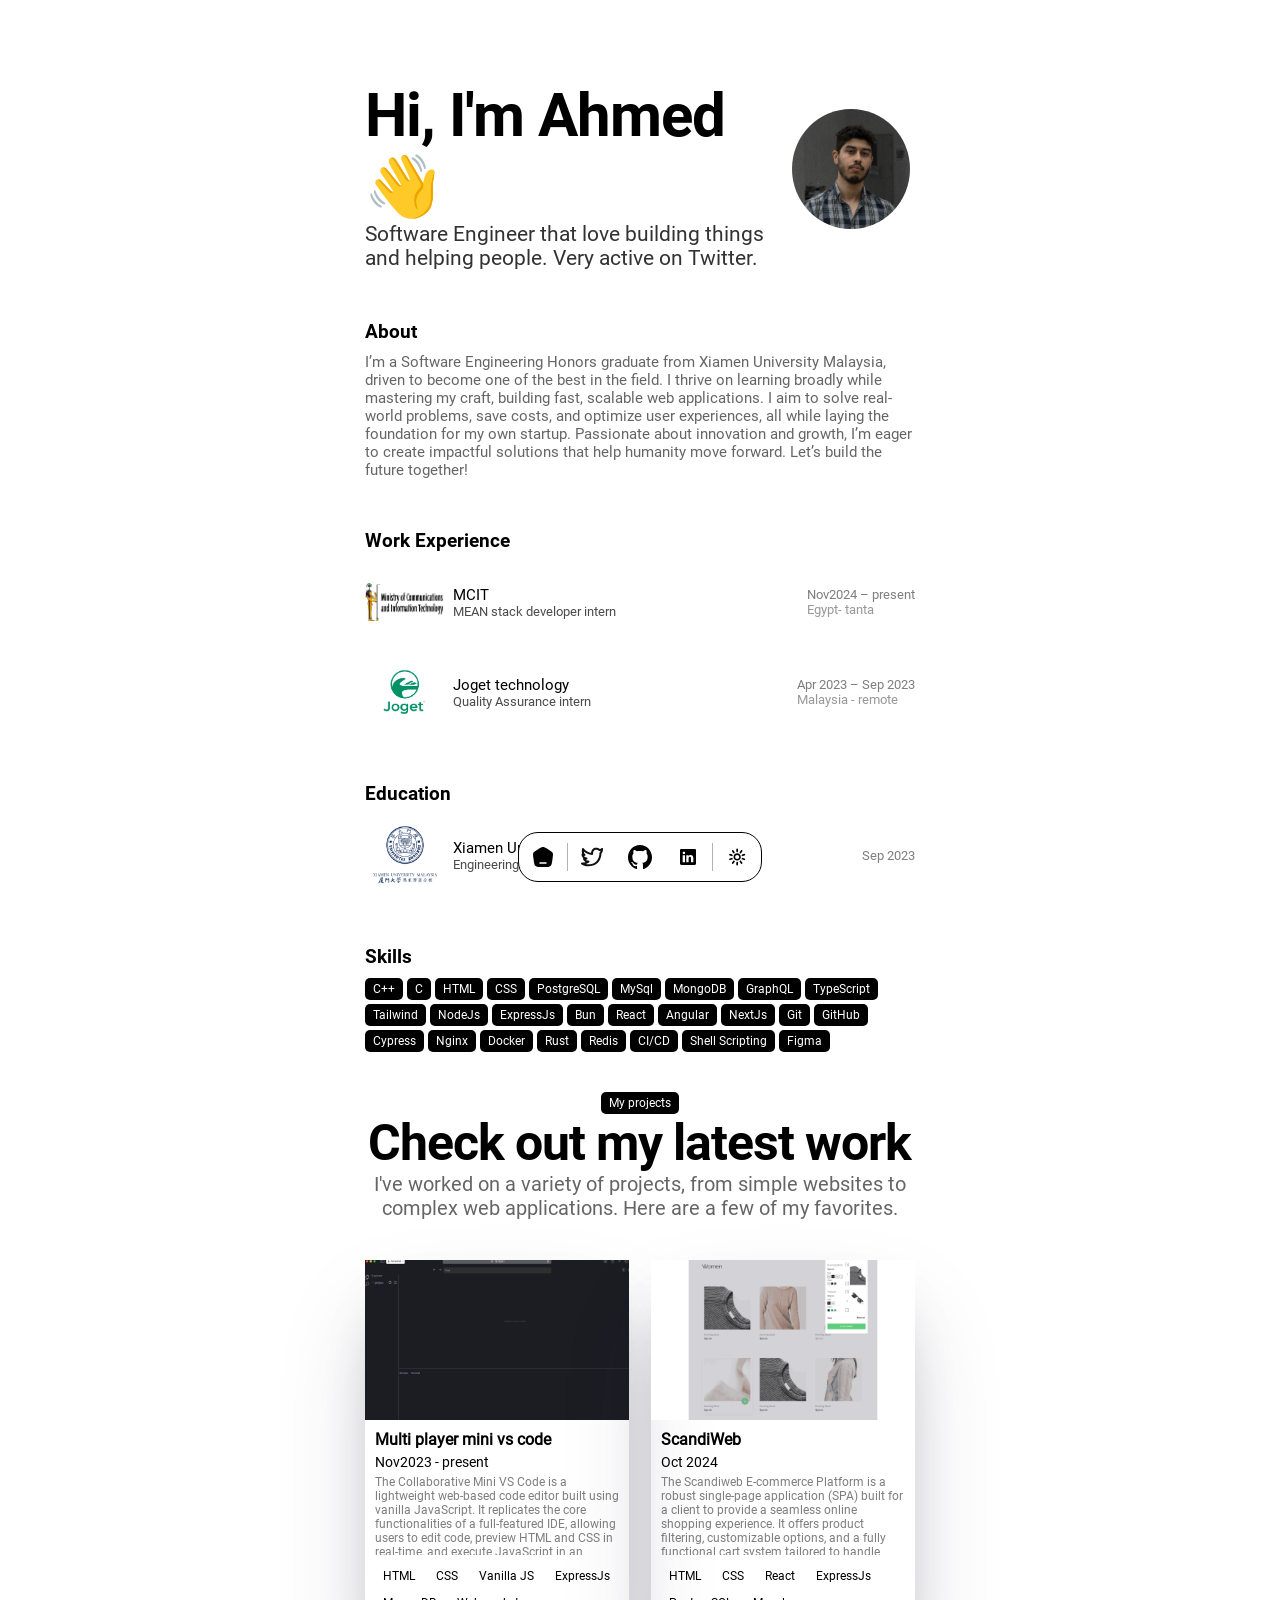
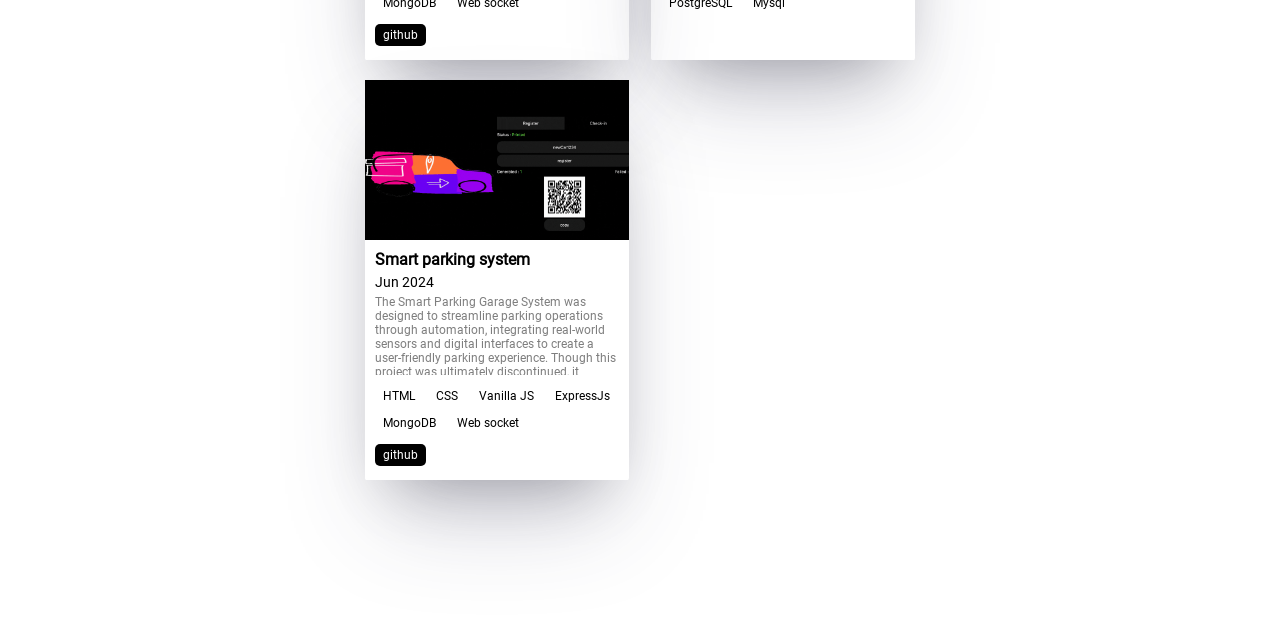
==== commit 9f65da22: "finalize project" ====
--- a/index.html
+++ b/index.html
@@ -33,7 +33,7 @@
       <div
         id="myself"
         style="
-          width: 20%;
+          width: 120px;
           height: 120px;
           transform: translateX(-5px) translateY(-6px);
         "
@@ -202,7 +202,8 @@
           <div class="card flexCol">
             <div style="width: 100%; height: 160px">
               <img
-                src="./imgs/parking.gif"
+                src="./imgs/vscode.gif"
+                loading="lazy"
                 alt="parkingSystem"
               />
             </div>
@@ -211,9 +212,14 @@
                 <p class="projectName">Multi player mini vs code</p>
                 <p class="projectDate">Nov2023 - present</p>
                 <p class="projectDetails">
-                  I always wondered how vs code works so i wanted to build a
-                  repleca do get to know the mechanices of it. more than two
-                  people can work on teh same file etc
+                  The Collaborative Mini VS Code is a lightweight web-based code
+                  editor built using vanilla JavaScript. It replicates the core
+                  functionalities of a full-featured IDE, allowing users to edit
+                  code, preview HTML and CSS in real-time, and execute
+                  JavaScript in an integrated terminal. Additionally, it
+                  supports collaborative coding, enabling multiple users to work
+                  on the same project simultaneously. This tool is an innovative
+                  and interactive solution for web development.
                 </p>
               </div>
               <div>
@@ -229,13 +235,116 @@
                   <div class="languageGrey">Web socket</div>
                 </div>
                 <div class="flexRow">
-                  <div
+                  <!-- <div
                     class="languageBlack"
                     style="margin-right: 5px"
                   >
                     website
-                  </div>
-                  <div class="languageBlack">github</div>
+                  </div> -->
+                  <a
+                    class="languageBlack"
+                    href="https://github.com/Ahmedyasser19/MultiPlayerMiniVsCode"
+                    target="_blank"
+                    >github</a
+                  >
+                </div>
+              </div>
+            </div>
+          </div>
+          <div class="card flexCol">
+            <div style="width: 100%; height: 160px">
+              <img
+                loading="lazy"
+                src="./imgs/scandiweb.gif"
+                alt="E-commerce"
+              />
+            </div>
+            <div class="cardText">
+              <div>
+                <p class="projectName">ScandiWeb</p>
+                <p class="projectDate">Oct 2024</p>
+                <p class="projectDetails">
+                  The Scandiweb E-commerce Platform is a robust single-page
+                  application (SPA) built for a client to provide a seamless
+                  online shopping experience. It offers product filtering,
+                  customizable options, and a fully functional cart system
+                  tailored to handle products with variations in size and color.
+                  The platform integrates a SQL database to manage inventory,
+                  ensuring unavailable items are flagged in real time. This
+                  project was developed using cutting-edge technologies to meet
+                  the client’s specific requirements.
+                </p>
+              </div>
+              <div>
+                <div
+                  class="flexRow"
+                  style="gap: 5px; margin: 10px 0; flex-wrap: wrap"
+                >
+                  <div class="languageGrey">HTML</div>
+                  <div class="languageGrey">CSS</div>
+                  <div class="languageGrey">React</div>
+                  <div class="languageGrey">ExpressJs</div>
+                  <div class="languageGrey">PostgreSQL</div>
+                  <div class="languageGrey">Mysql</div>
+                </div>
+                <div class="flexRow">
+                  <!-- <div
+                    class="languageBlack"
+                    style="margin-right: 5px"
+                  >
+                    website
+                  </div> -->
+                  <!-- <div class="languageBlack">github</div> -->
+                </div>
+              </div>
+            </div>
+          </div>
+          <div class="card flexCol">
+            <div style="width: 100%; height: 160px">
+              <img
+                loading="lazy"
+                src="./imgs/parking.gif"
+                alt="parkingSystem"
+              />
+            </div>
+            <div class="cardText">
+              <div>
+                <p class="projectName">Smart parking system</p>
+                <p class="projectDate">Jun 2024</p>
+                <p class="projectDetails">
+                  The Smart Parking Garage System was designed to streamline
+                  parking operations through automation, integrating real-world
+                  sensors and digital interfaces to create a user-friendly
+                  parking experience. Though this project was ultimately
+                  discontinued, it showcases expertise in full-stack
+                  development, IoT integration, and user-centered design.
+                </p>
+              </div>
+              <div>
+                <div
+                  class="flexRow"
+                  style="gap: 5px; margin: 10px 0; flex-wrap: wrap"
+                >
+                  <div class="languageGrey">HTML</div>
+                  <div class="languageGrey">CSS</div>
+                  <div class="languageGrey">Vanilla JS</div>
+                  <div class="languageGrey">ExpressJs</div>
+                  <div class="languageGrey">MongoDB</div>
+                  <div class="languageGrey">Web socket</div>
+                </div>
+                <div class="flexRow">
+                  <!-- <div
+                    class="languageBlack"
+                    style="margin-right: 5px"
+                  >
+                    website
+                  </div> -->
+                  <a
+                    class="languageBlack"
+                    href="https://github.com/Ahmedyasser19/CarParkingSystem2024"
+                    target="_blank"
+                    >github</a
+                  >
                 </div>
               </div>
             </div>
@@ -251,15 +360,30 @@
         />
       </button>
       <div class="ruler"></div>
-      <button class="hover">
+      <button
+        class="hover"
+        onclick="window.open('https://twitter.com', '_blank');"
+      >
         <img
           src="./svg/twitterLight.svg"
+          alt="Twitter"
+        />
+      </button>
+      <button
+        class="hover"
+        onclick="window.open('https://twitter.com', '_blank');"
+      >
+        <img
+          src="./svg/gitHubLight.svg"
           alt=""
         />
       </button>
-      <button class="hover">
-        <img
-          src="./svg/gitHubLight.svg"
+      <button
+        class="hover"
+        onclick="window.open('https://www.linkedin.com/in/ahmed-yasser-080164199/', '_blank');"
+      >
+        <img
+          src="./svg/linkedInLight.svg"
           alt=""
         />
       </button>
--- a/style.css
+++ b/style.css
@@ -127,8 +127,12 @@
   text-overflow: ellipsis;
 }
 .card {
+  border-radius: 0.5%;
   width: 48%;
   min-height: 400px;
+  box-shadow: rgba(50, 50, 93, 0.25) 0px 50px 100px -20px,
+    rgba(0, 0, 0, 0.3) 0px 30px 60px -30px;
+  margin-bottom: 20px;
 }
 .fadeLight {
   background: linear-gradient(
@@ -260,7 +264,7 @@
   font-weight: 100;
   opacity: 0.8;
 }
-@media only screen and (max-width: 1200px) {
+@media only screen and (max-width: 1000px) {
   section {
     width: 90vw;
   }
@@ -284,6 +288,7 @@
     justify-content: safe;
   }
 }
+
 #fade {
   position: fixed;
   bottom: 0;
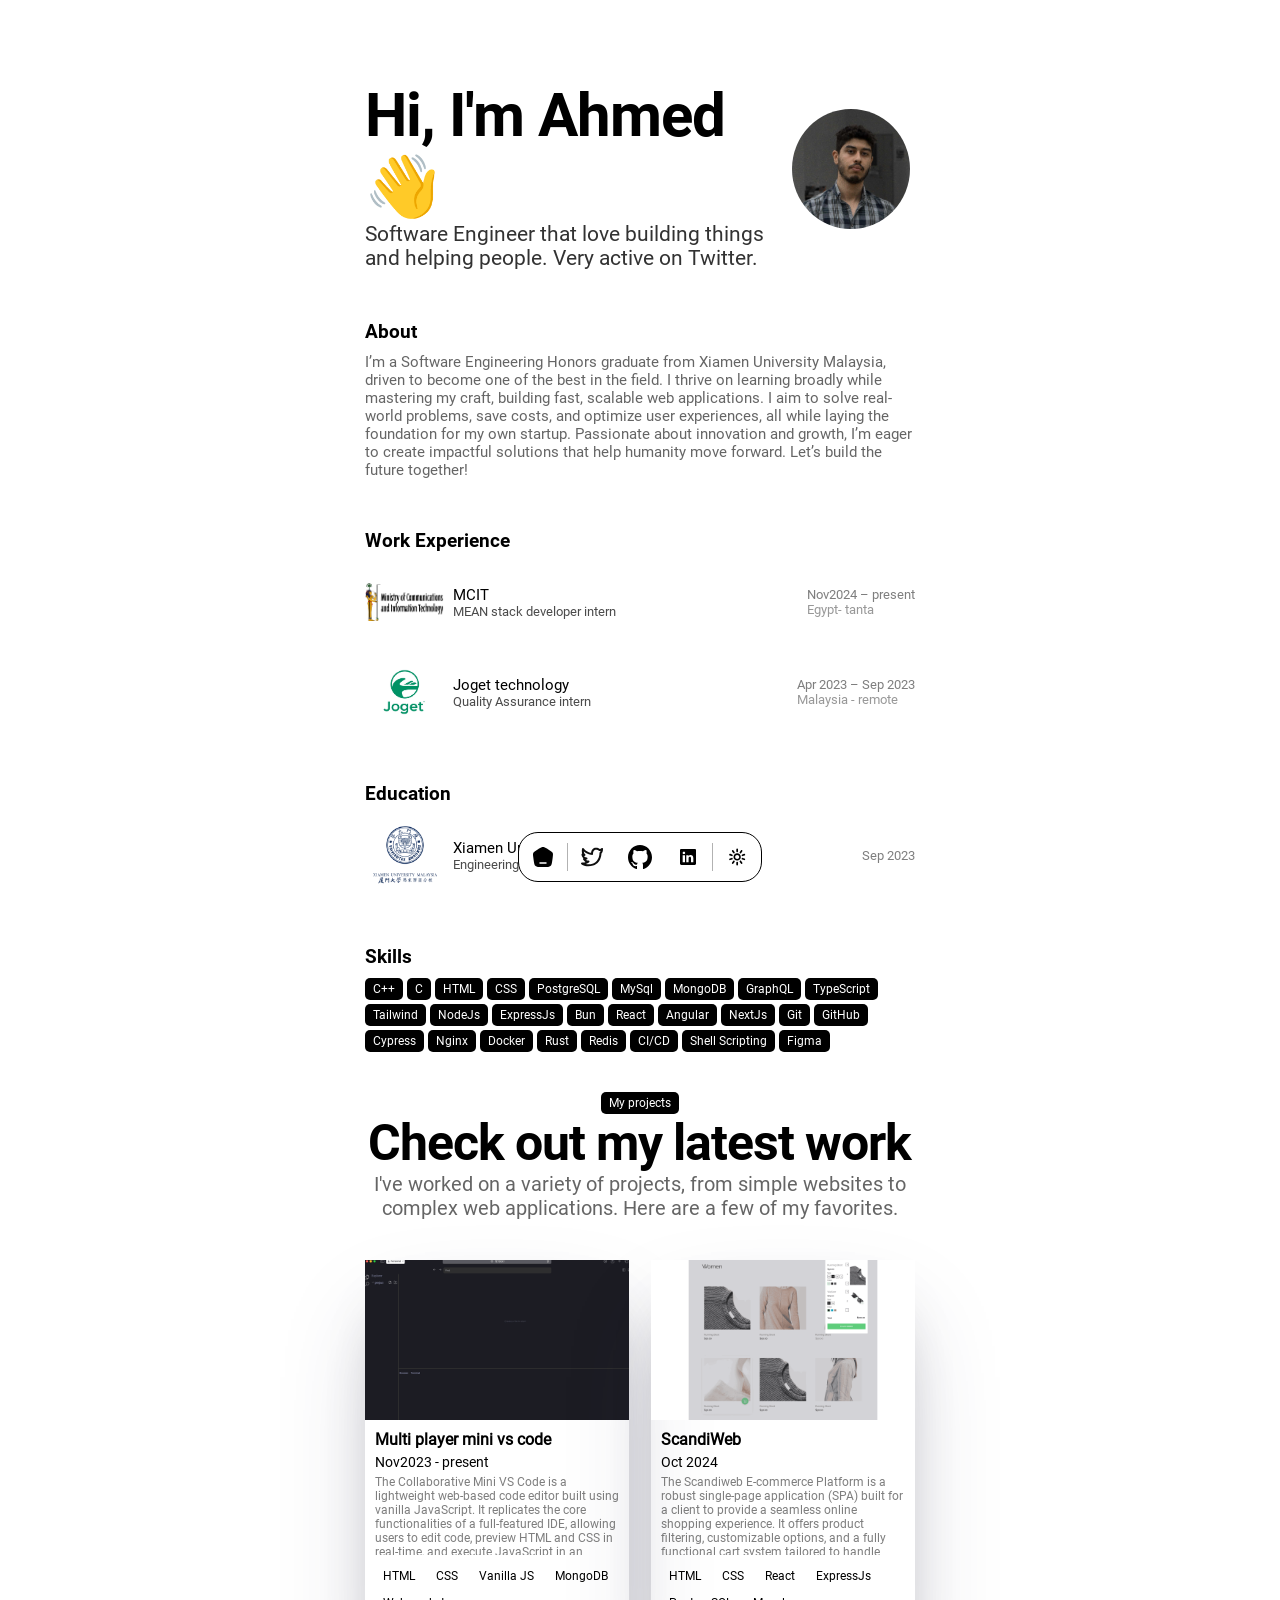
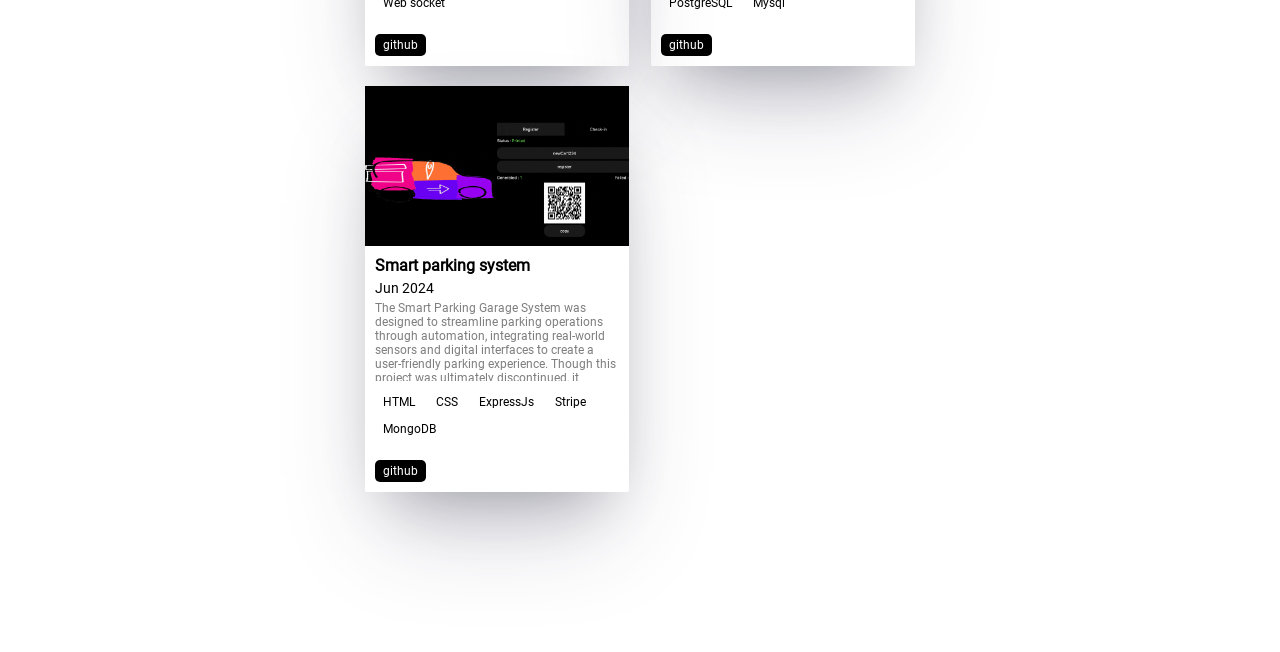
==== commit d09be0a3: "small updates" ====
--- a/index.html
+++ b/index.html
@@ -230,7 +230,6 @@
                   <div class="languageGrey">HTML</div>
                   <div class="languageGrey">CSS</div>
                   <div class="languageGrey">Vanilla JS</div>
-                  <div class="languageGrey">ExpressJs</div>
                   <div class="languageGrey">MongoDB</div>
                   <div class="languageGrey">Web socket</div>
                 </div>
@@ -242,6 +241,7 @@
                     website
                   </div> -->
                   <a
+                    style="margin-top: 10px"
                     class="languageBlack"
                     href="https://github.com/Ahmedyasser19/MultiPlayerMiniVsCode"
                     target="_blank"
@@ -294,7 +294,13 @@
                   >
                     website
                   </div> -->
-                  <!-- <div class="languageBlack">github</div> -->
+                  <a
+                    style="margin-top: 10px"
+                    class="languageBlack"
+                    href="https://github.com/Ahmedyasser19/scandiweb"
+                    target="_blank"
+                    >github</a
+                  >
                 </div>
               </div>
             </div>
@@ -327,10 +333,9 @@
                 >
                   <div class="languageGrey">HTML</div>
                   <div class="languageGrey">CSS</div>
-                  <div class="languageGrey">Vanilla JS</div>
                   <div class="languageGrey">ExpressJs</div>
+                  <div class="languageGrey">Stripe</div>
                   <div class="languageGrey">MongoDB</div>
-                  <div class="languageGrey">Web socket</div>
                 </div>
                 <div class="flexRow">
                   <!-- <div
@@ -341,6 +346,7 @@
                   </div> -->
                   <a
                     class="languageBlack"
+                    style="margin-top: 10px"
                     href="https://github.com/Ahmedyasser19/CarParkingSystem2024"
                     target="_blank"
                     >github</a
@@ -362,7 +368,7 @@
       <div class="ruler"></div>
       <button
         class="hover"
-        onclick="window.open('https://twitter.com', '_blank');"
+        onclick="window.open('https://x.com/SWEahmedYasser', '_blank');"
       >
         <img
           src="./svg/twitterLight.svg"
@@ -371,7 +377,7 @@
       </button>
       <button
         class="hover"
-        onclick="window.open('https://twitter.com', '_blank');"
+        onclick="window.open('https://github.com/Ahmedyasser19', '_blank');"
       >
         <img
           src="./svg/gitHubLight.svg"
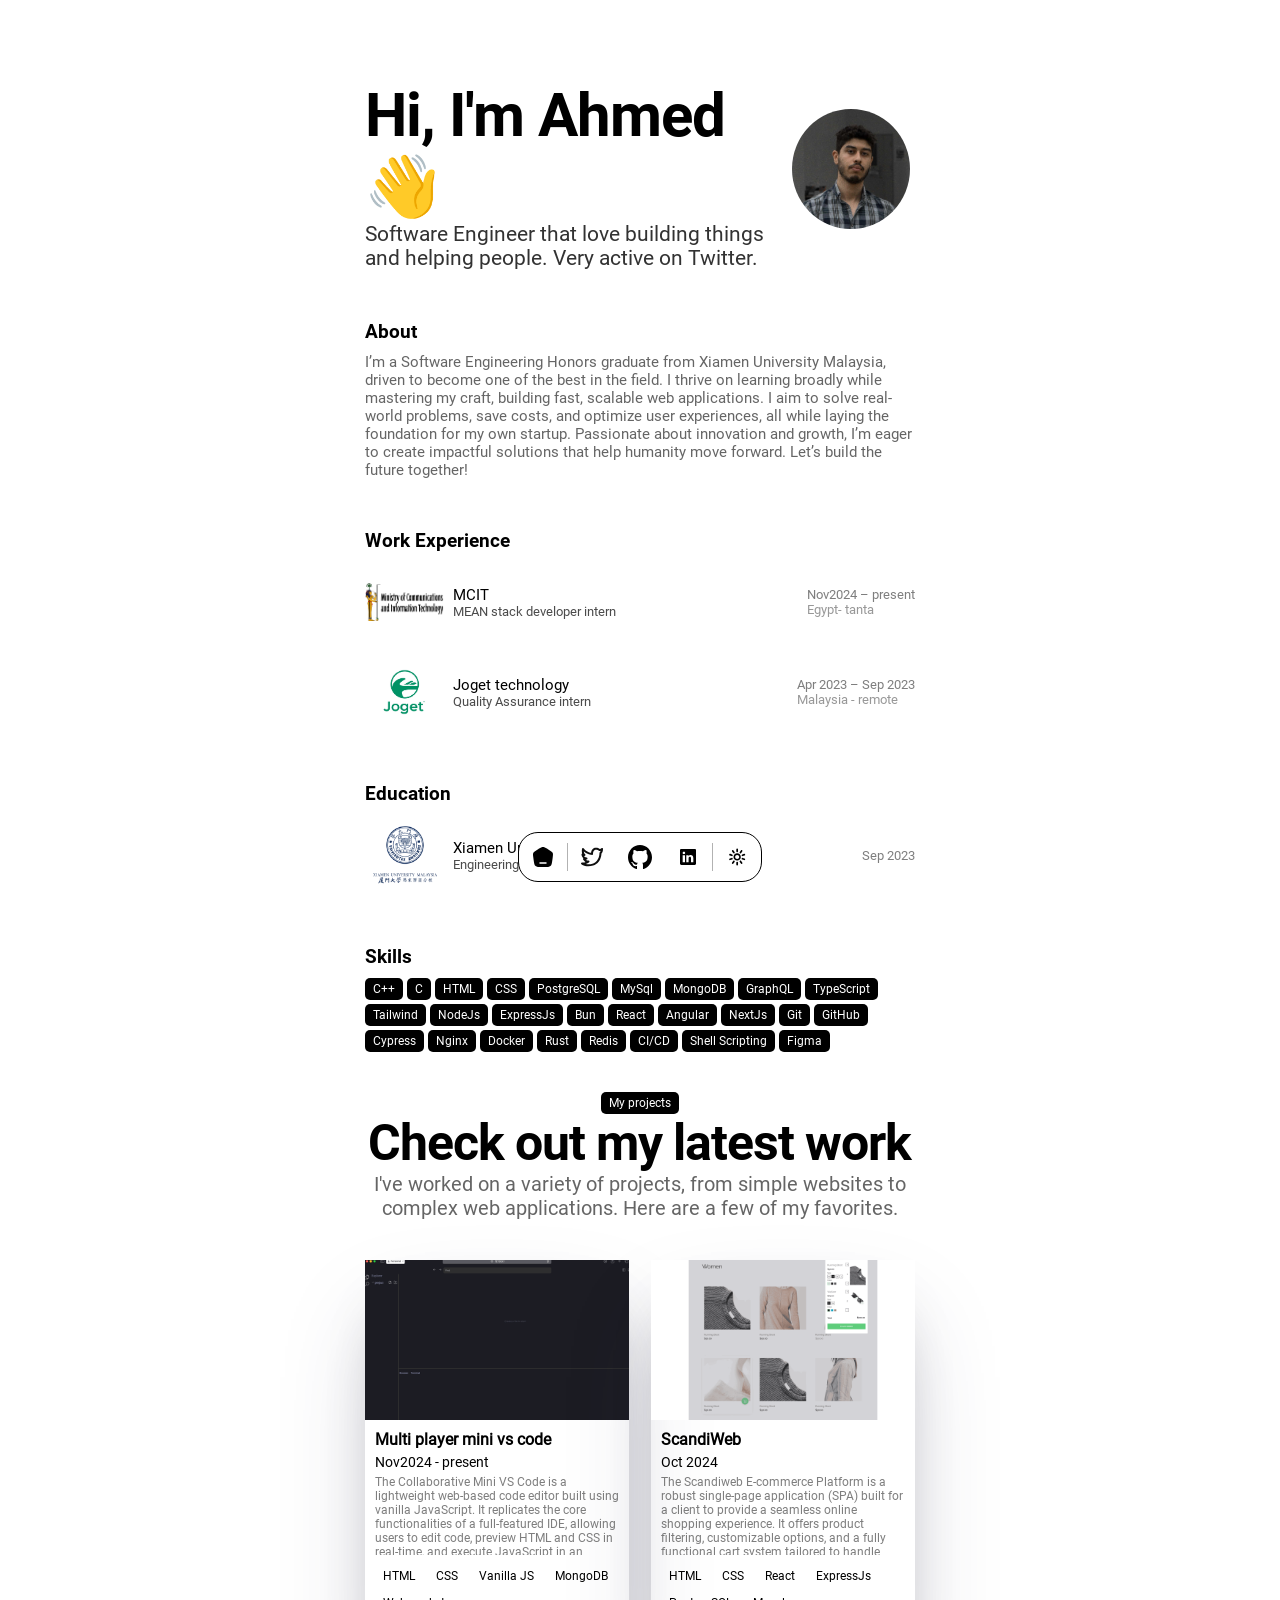
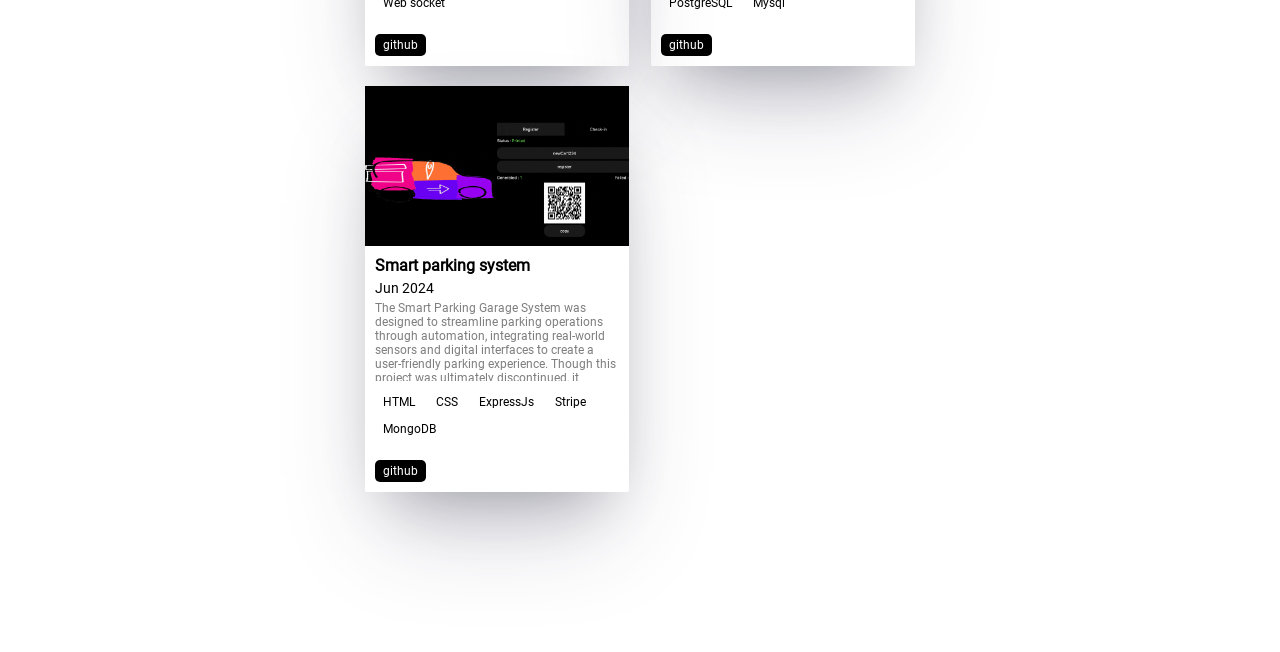
==== commit cf754e3c: "minor date fix" ====
--- a/index.html
+++ b/index.html
@@ -208,9 +208,9 @@
               />
             </div>
             <div class="cardText">
-              <div>
+              <div style="width: 100%">
                 <p class="projectName">Multi player mini vs code</p>
-                <p class="projectDate">Nov2023 - present</p>
+                <p class="projectDate">Nov2024 - present</p>
                 <p class="projectDetails">
                   The Collaborative Mini VS Code is a lightweight web-based code
                   editor built using vanilla JavaScript. It replicates the core
@@ -381,7 +381,7 @@
       >
         <img
           src="./svg/gitHubLight.svg"
-          alt=""
+          alt="github"
         />
       </button>
       <button
@@ -390,7 +390,7 @@
       >
         <img
           src="./svg/linkedInLight.svg"
-          alt=""
+          alt="linkedIn"
         />
       </button>
       <div class="ruler"></div>
--- a/style.css
+++ b/style.css
@@ -264,6 +264,23 @@
   font-weight: 100;
   opacity: 0.8;
 }
+
+@media only screen and (max-width: 700px) {
+  .card {
+    display: flex;
+    flex-direction: column;
+    min-width: 100%;
+    align-items: center;
+    justify-content: safe;
+  }
+  #projects {
+    display: flex;
+    flex-direction: column;
+    min-width: 90%;
+    align-items: center;
+    justify-content: safe;
+  }
+}
 @media only screen and (max-width: 1000px) {
   section {
     width: 90vw;
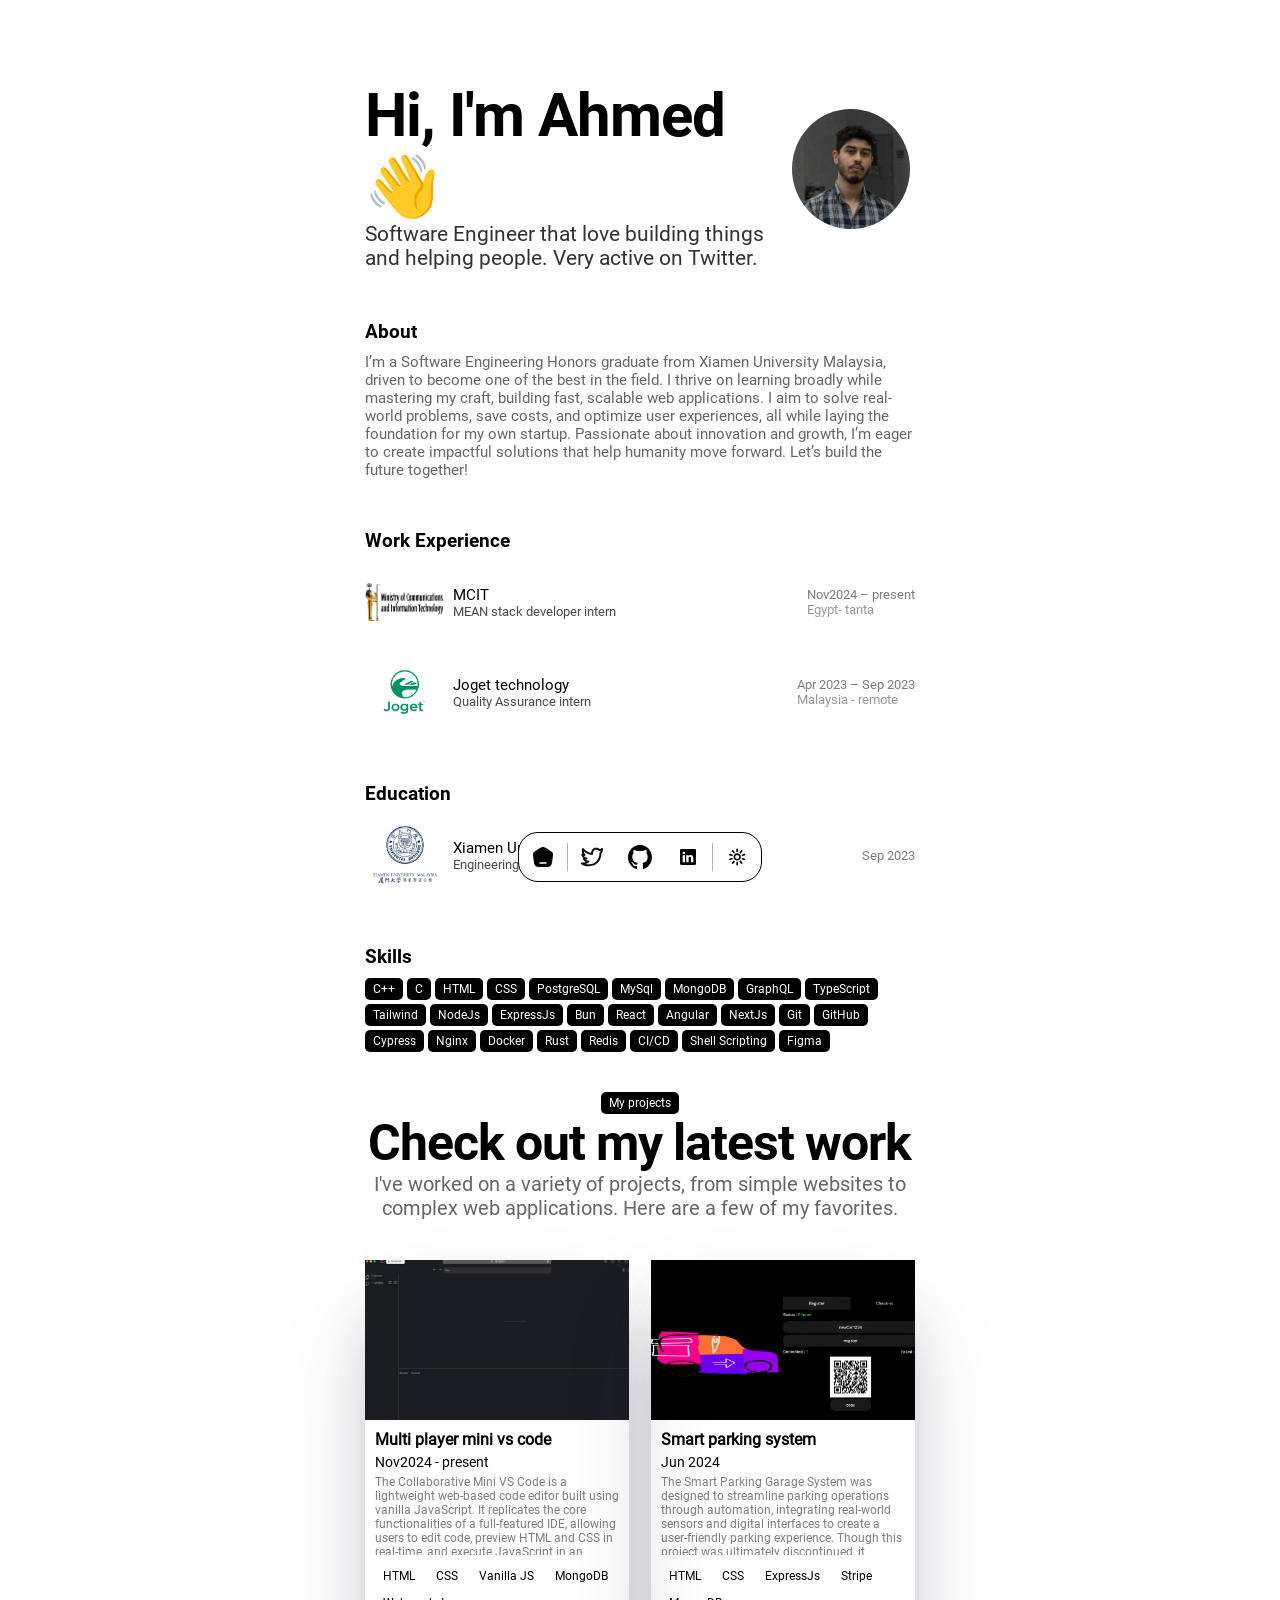
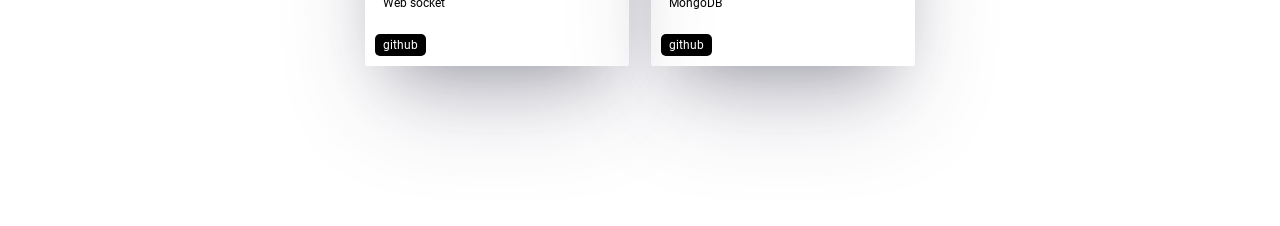
==== commit fbd531d0: "fuck snadiweb" ====
--- a/index.html
+++ b/index.html
@@ -251,60 +251,7 @@
               </div>
             </div>
           </div>
-          <div class="card flexCol">
-            <div style="width: 100%; height: 160px">
-              <img
-                loading="lazy"
-                src="./imgs/scandiweb.gif"
-                alt="E-commerce"
-              />
-            </div>
-            <div class="cardText">
-              <div>
-                <p class="projectName">ScandiWeb</p>
-                <p class="projectDate">Oct 2024</p>
-                <p class="projectDetails">
-                  The Scandiweb E-commerce Platform is a robust single-page
-                  application (SPA) built for a client to provide a seamless
-                  online shopping experience. It offers product filtering,
-                  customizable options, and a fully functional cart system
-                  tailored to handle products with variations in size and color.
-                  The platform integrates a SQL database to manage inventory,
-                  ensuring unavailable items are flagged in real time. This
-                  project was developed using cutting-edge technologies to meet
-                  the client’s specific requirements.
-                </p>
-              </div>
-              <div>
-                <div
-                  class="flexRow"
-                  style="gap: 5px; margin: 10px 0; flex-wrap: wrap"
-                >
-                  <div class="languageGrey">HTML</div>
-                  <div class="languageGrey">CSS</div>
-                  <div class="languageGrey">React</div>
-                  <div class="languageGrey">ExpressJs</div>
-                  <div class="languageGrey">PostgreSQL</div>
-                  <div class="languageGrey">Mysql</div>
-                </div>
-                <div class="flexRow">
-                  <!-- <div
-                    class="languageBlack"
-                    style="margin-right: 5px"
-                  >
-                    website
-                  </div> -->
-                  <a
-                    style="margin-top: 10px"
-                    class="languageBlack"
-                    href="https://github.com/Ahmedyasser19/scandiweb"
-                    target="_blank"
-                    >github</a
-                  >
-                </div>
-              </div>
-            </div>
-          </div>
+
           <div class="card flexCol">
             <div style="width: 100%; height: 160px">
               <img
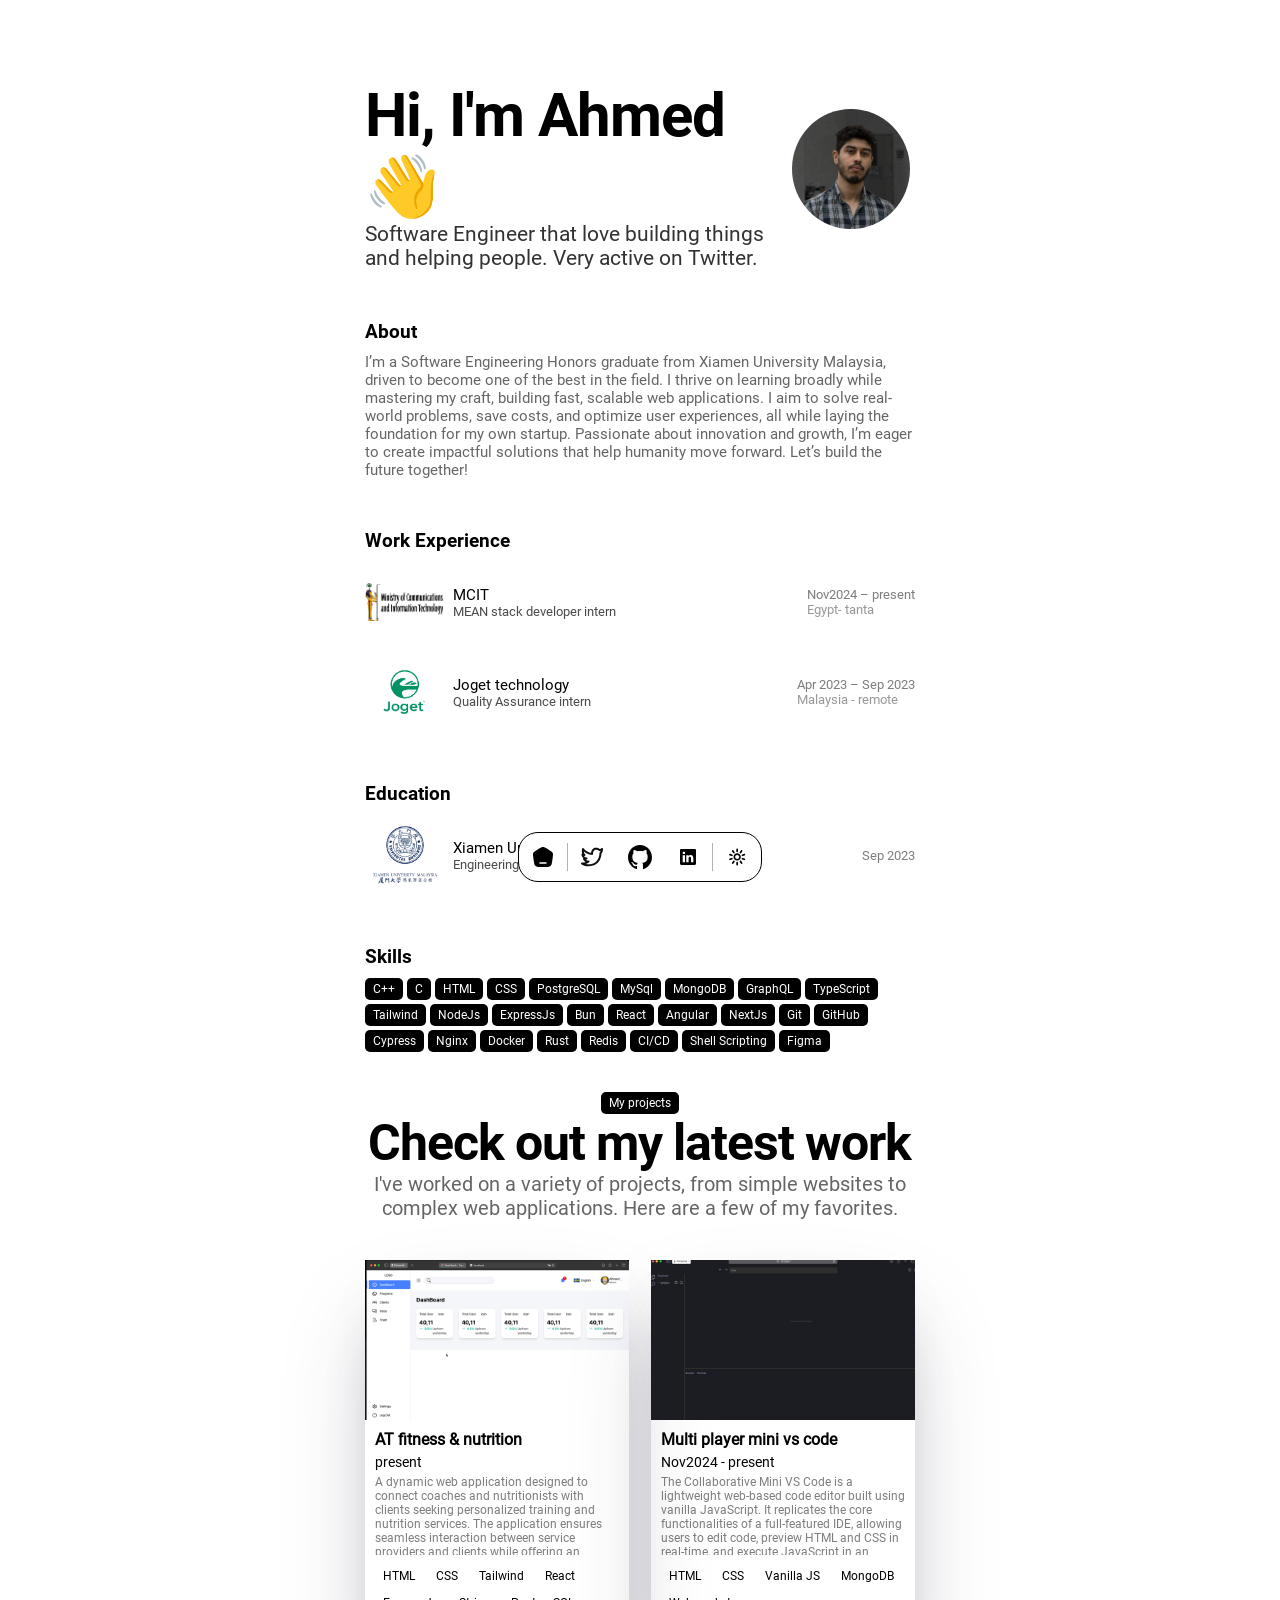
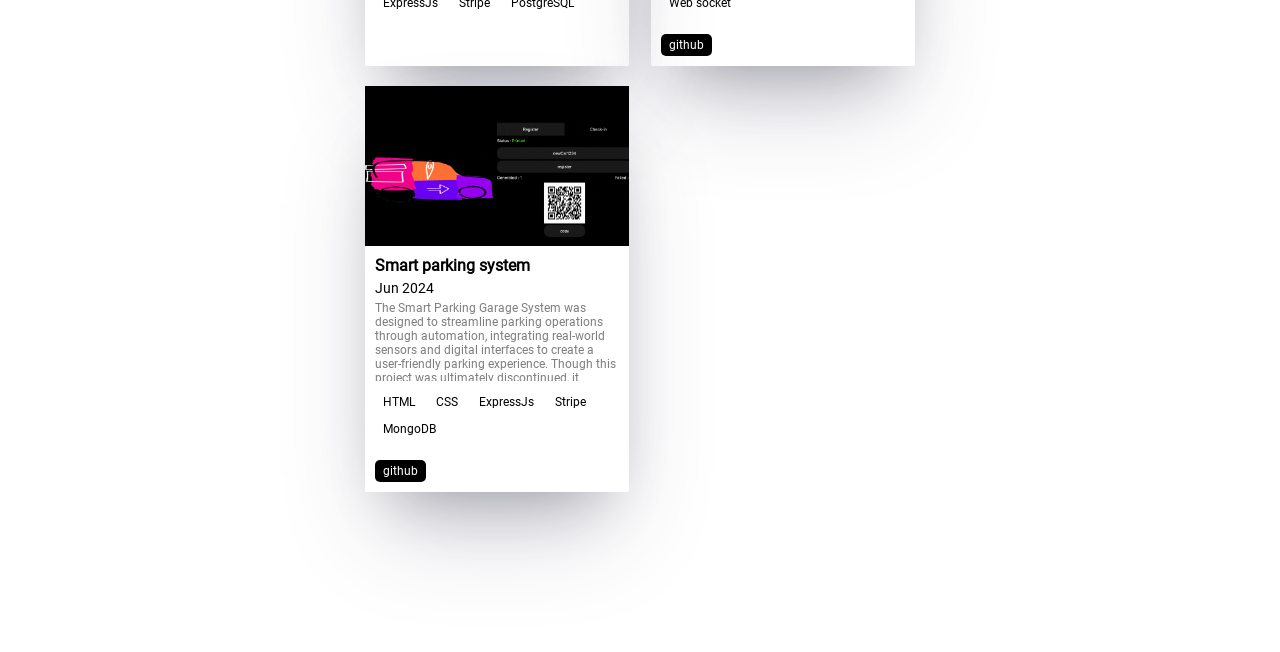
==== commit 1df45d42: "update At fitness" ====
--- a/index.html
+++ b/index.html
@@ -202,6 +202,58 @@
           <div class="card flexCol">
             <div style="width: 100%; height: 160px">
               <img
+                loading="lazy"
+                src="./imgs/ATfitness.gif"
+                alt="AT fitness freelance project"
+              />
+            </div>
+            <div class="cardText">
+              <div>
+                <p class="projectName">AT fitness & nutrition</p>
+                <p class="projectDate">present</p>
+                <p class="projectDetails">
+                  A dynamic web application designed to connect coaches and
+                  nutritionists with clients seeking personalized training and
+                  nutrition services. The application ensures seamless
+                  interaction between service providers and clients while
+                  offering an intuitive interface for administrators to manage
+                  operations efficiently.
+                </p>
+              </div>
+              <div>
+                <div
+                  class="flexRow"
+                  style="gap: 5px; margin: 10px 0; flex-wrap: wrap"
+                >
+                  <div class="languageGrey">HTML</div>
+                  <div class="languageGrey">CSS</div>
+                  <div class="languageGrey">Tailwind</div>
+                  <div class="languageGrey">React</div>
+                  <div class="languageGrey">ExpressJs</div>
+                  <div class="languageGrey">Stripe</div>
+                  <div class="languageGrey">PostgreSQL</div>
+                </div>
+                <div class="flexRow">
+                  <!-- <div
+                  class="languageBlack"
+                  style="margin-right: 5px"
+                >
+                  website
+                </div> -->
+                  <!-- <a
+                  class="languageBlack"
+                  style="margin-top: 10px"
+                  href=""
+                  target="_blank"
+                  >github</a
+                > -->
+                </div>
+              </div>
+            </div>
+          </div>
+          <div class="card flexCol">
+            <div style="width: 100%; height: 160px">
+              <img
                 src="./imgs/vscode.gif"
                 loading="lazy"
                 alt="parkingSystem"
